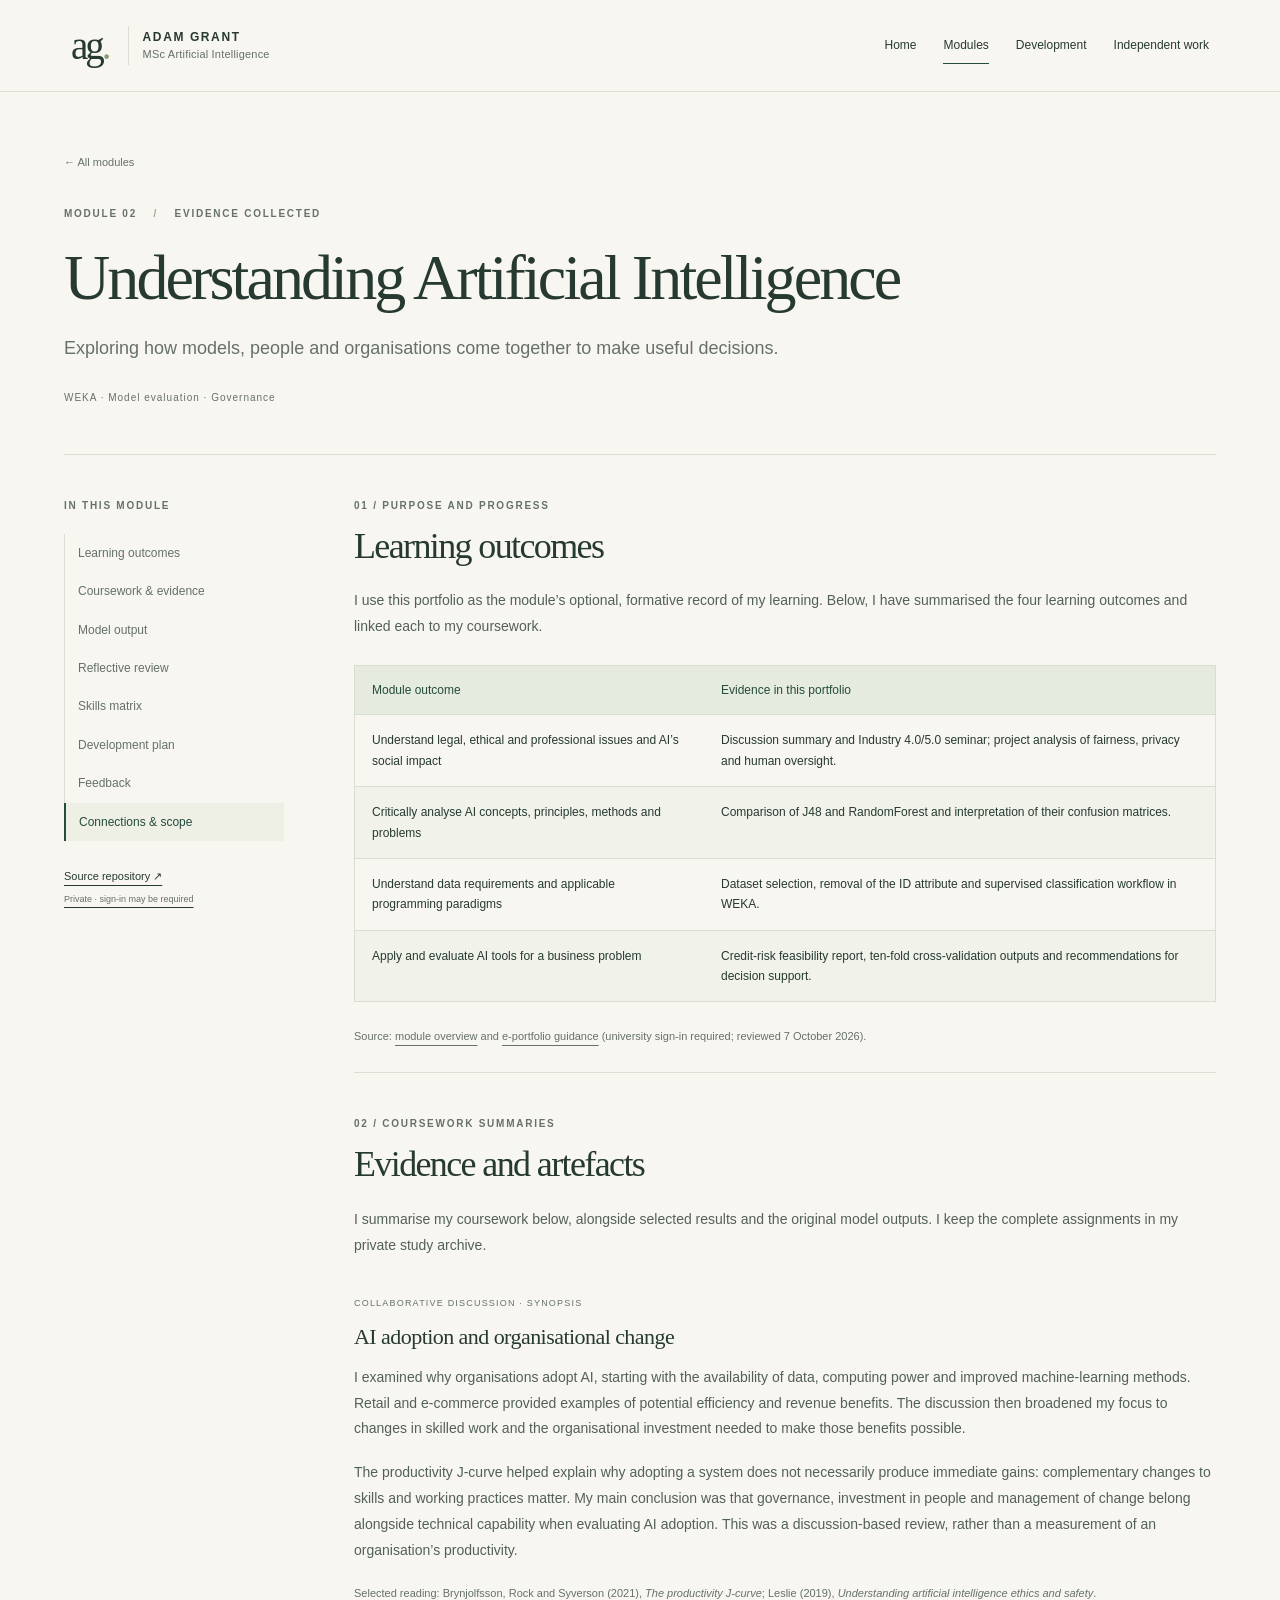
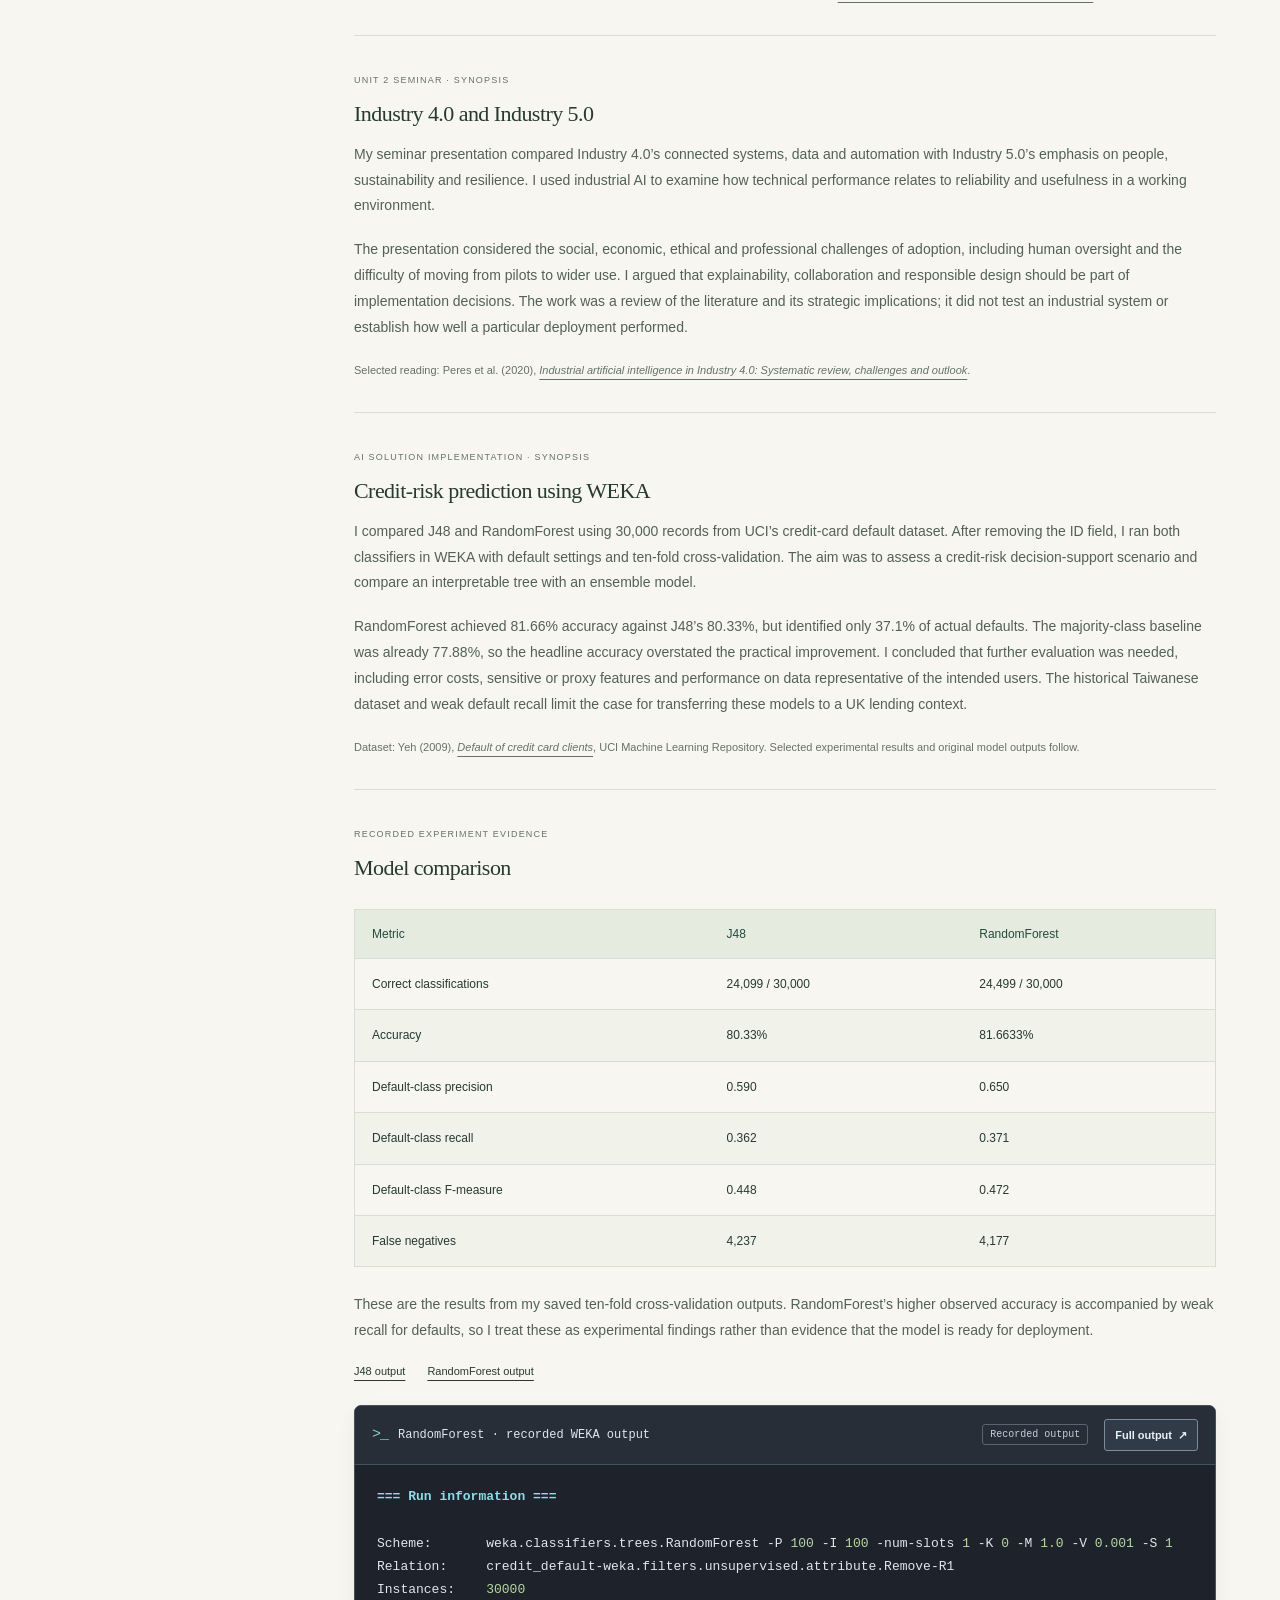
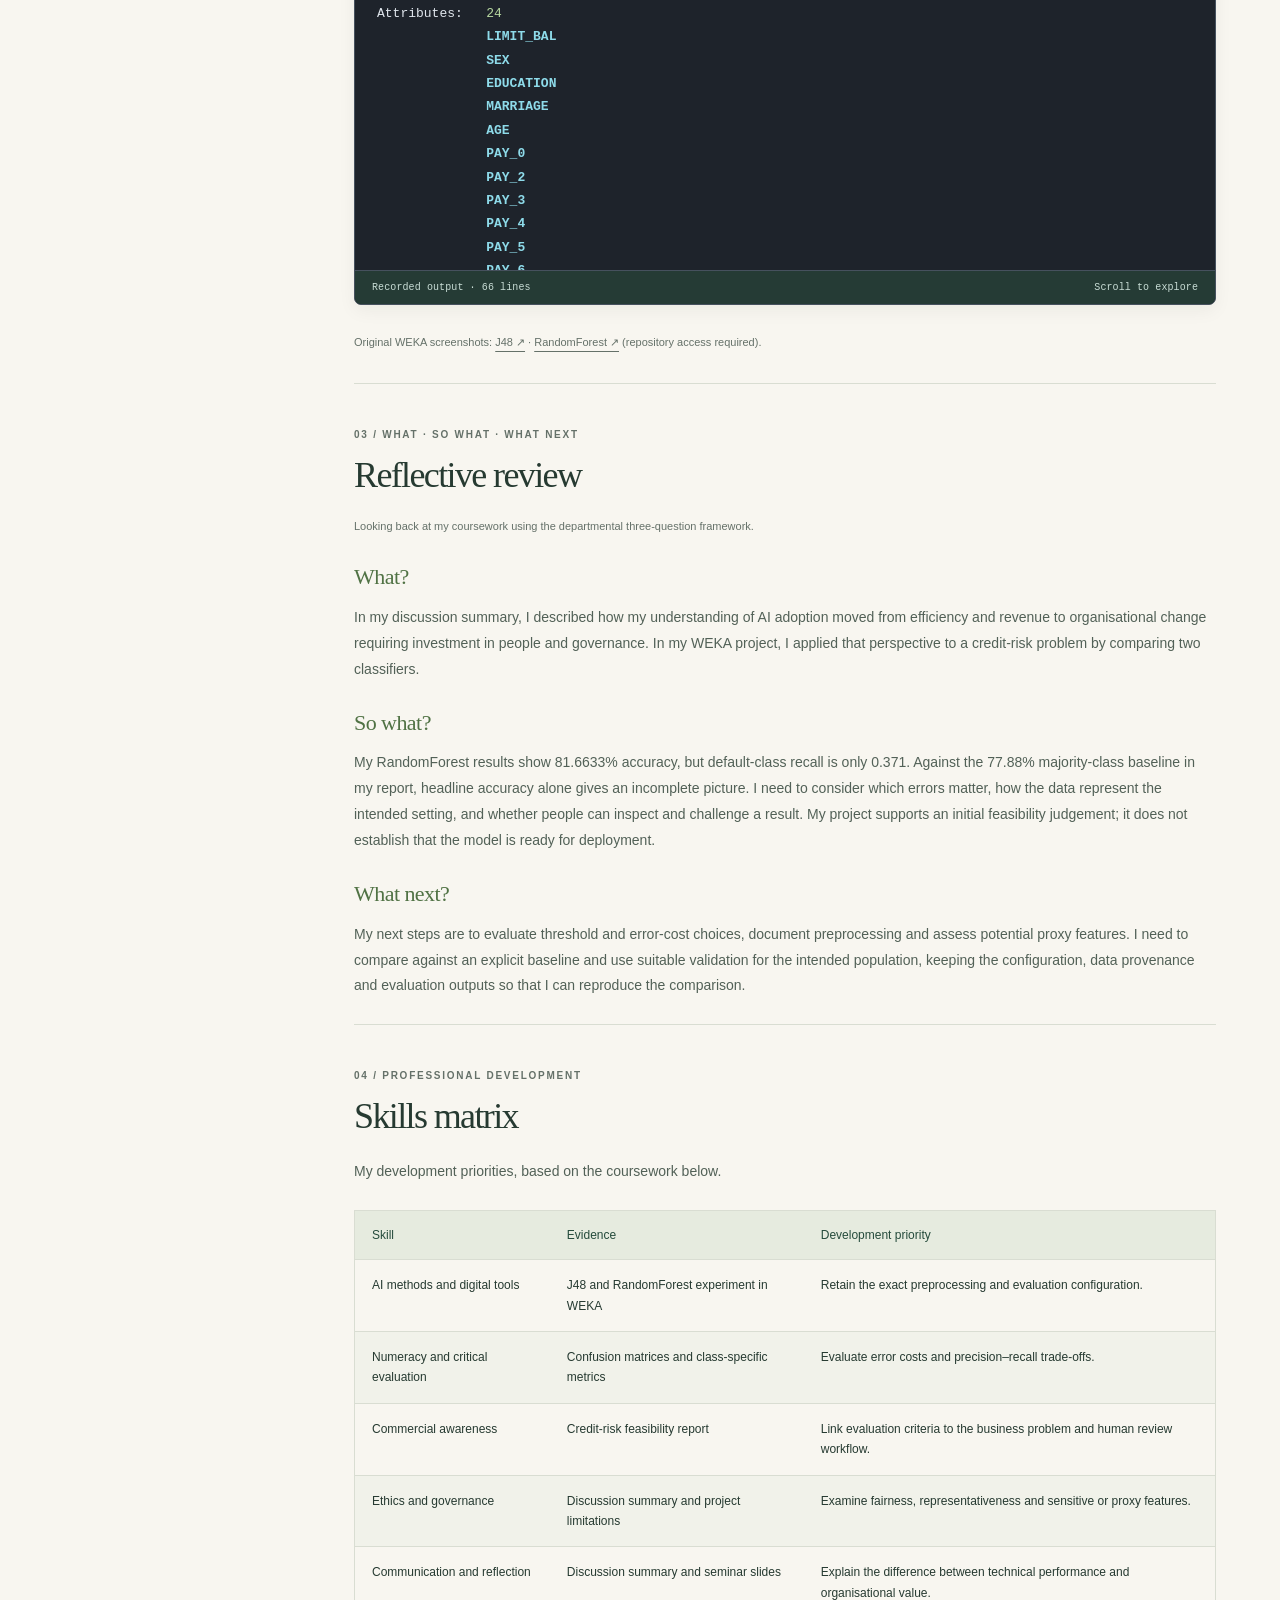
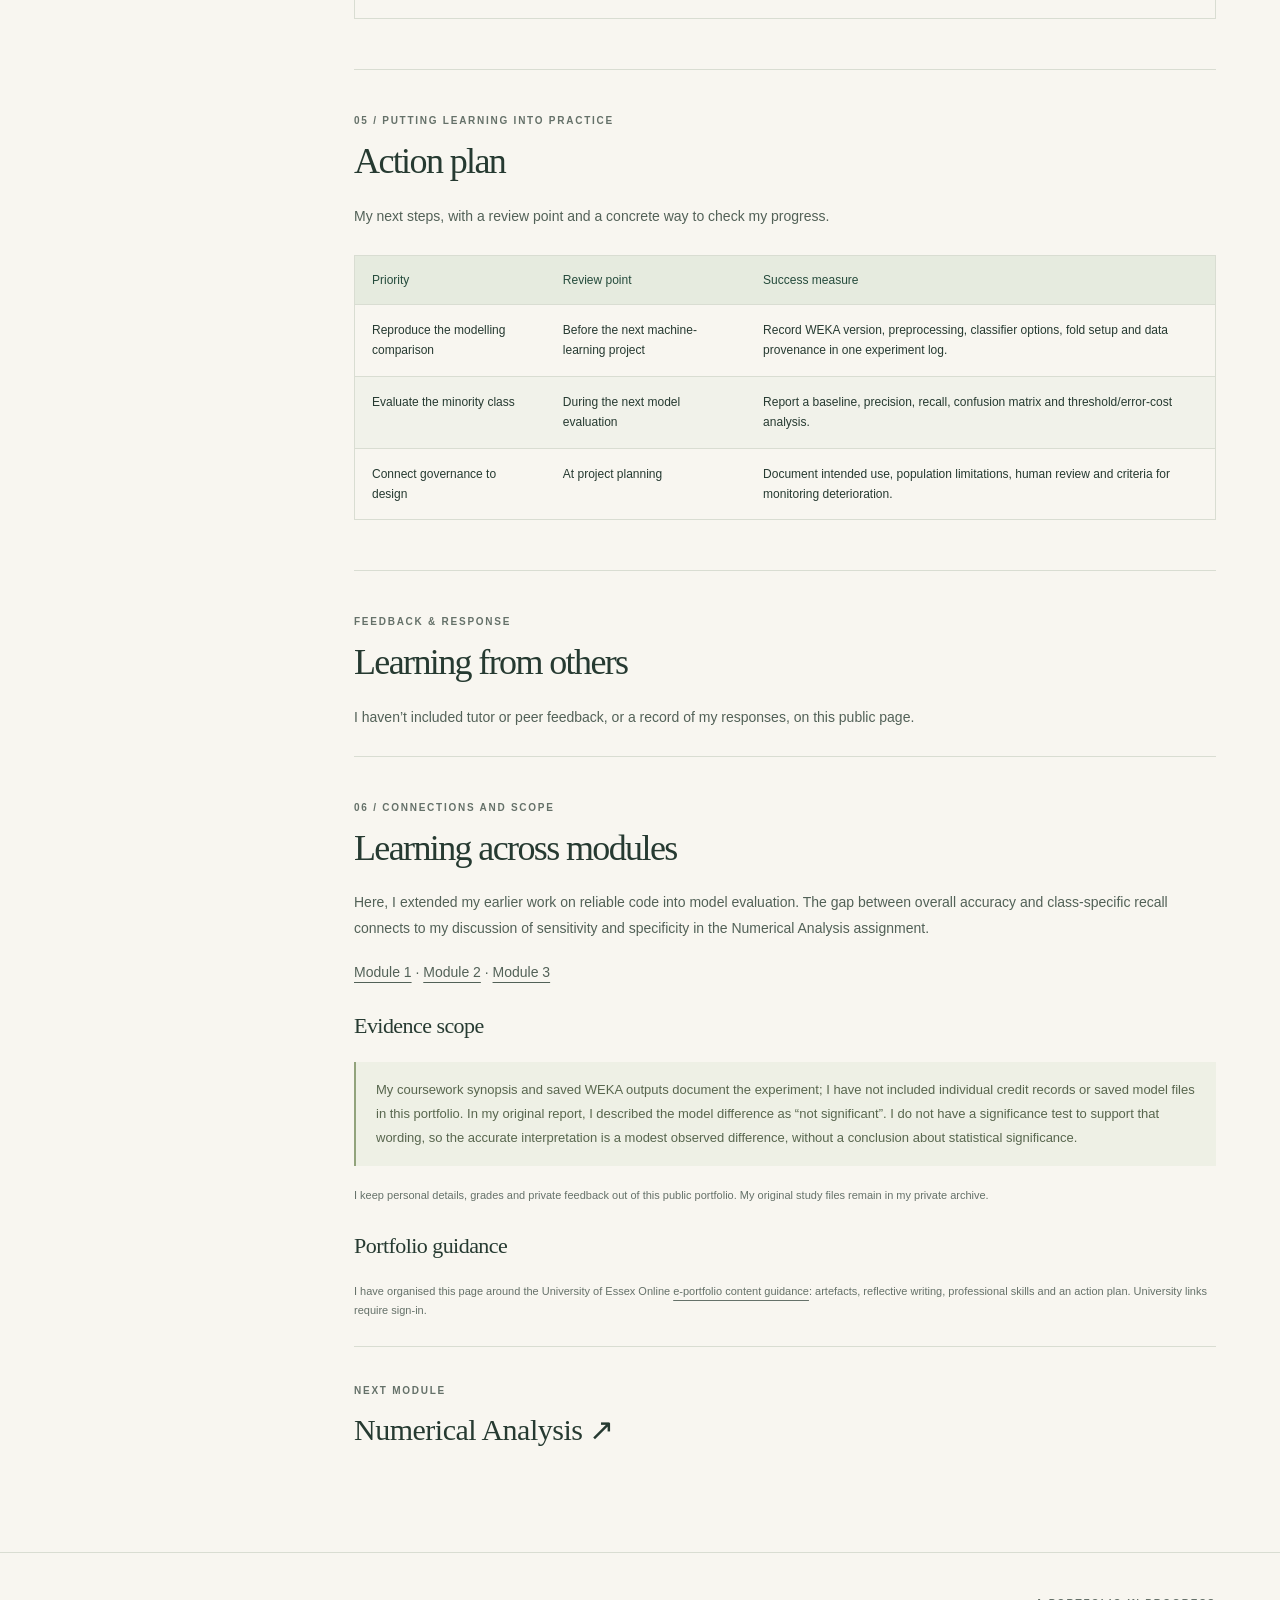
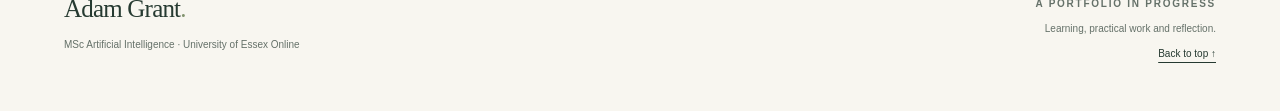
==== module-ai.html @ a0f60ec9 "Publish portfolio" ====
<!doctype html><html lang="en-GB"><head><meta charset="utf-8"><meta name="viewport" content="width=device-width, initial-scale=1"><meta name="description" content="My MSc Artificial Intelligence learning portfolio: coursework, reflection and independent exploration."><title>Understanding Artificial Intelligence · Adam Grant</title><link rel="icon" href="favicon.svg" type="image/svg+xml"><link rel="stylesheet" href="style.css"><script defer src="site.js"></script><link rel="stylesheet" href="code-windows.css"></head><body id="top"><a class="skip" href="#main">Skip to content</a><header class="site-header"><a class="brand" href="index.html" aria-label="Adam Grant, home"><span class="monogram">ag<span>.</span></span><span>ADAM GRANT<small>MSc Artificial Intelligence</small></span></a><nav aria-label="Main navigation"><a  href="index.html">Home</a><a aria-current="page" href="index.html#modules">Modules</a><a  href="development.html">Development</a><a  href="projects.html">Independent work</a></nav></header><main id="main"><div class="module-hero"><a class="back-link" href="index.html#modules">← All modules</a><div class="eyebrow">Module 02 <span class="dot">/</span> Evidence collected</div><h1>Understanding Artificial Intelligence</h1><p class="lead">Exploring how models, people and organisations come together to make useful decisions.</p><div class="module-meta">WEKA · Model evaluation · Governance</div></div><div class="module-layout"><aside class="module-sidebar"><span class="eyebrow">In this module</span><nav aria-label="Module contents"><a href="#outcomes">Learning outcomes</a><a href="#evidence">Coursework & evidence</a><a href="#weka-output">Model output</a><a href="#reflection">Reflective review</a><a href="#skills">Skills matrix</a><a href="#plan">Development plan</a><a href="#feedback">Feedback</a><a href="#review">Connections & scope</a></nav><a class="source-link" href="https://github.com/adamgrant100/Understanding-Artificial-Intelligence---Module-2---MSc-Artificial-Intelligence">Source repository ↗<small>Private · sign-in may be required</small></a></aside><div class="module-content"><section id="outcomes" class="module-section"><div class="eyebrow">01 / Purpose and progress</div><h2>Learning outcomes</h2><p class="intro">I use this portfolio as the module’s optional, formative record of my learning. Below, I have summarised the four learning outcomes and linked each to my coursework.</p><div class="table-wrap"><table><thead><tr><th scope="col">Module outcome</th><th scope="col">Evidence in this portfolio</th></tr></thead><tbody><tr><td>Understand legal, ethical and professional issues and AI’s social impact</td><td>Discussion summary and Industry 4.0/5.0 seminar; project analysis of fairness, privacy and human oversight.</td></tr><tr><td>Critically analyse AI concepts, principles, methods and problems</td><td>Comparison of J48 and RandomForest and interpretation of their confusion matrices.</td></tr><tr><td>Understand data requirements and applicable programming paradigms</td><td>Dataset selection, removal of the ID attribute and supervised classification workflow in WEKA.</td></tr><tr><td>Apply and evaluate AI tools for a business problem</td><td>Credit-risk feasibility report, ten-fold cross-validation outputs and recommendations for decision support.</td></tr></tbody></table></div><p class="small">Source: <a href="https://www.my-course.co.uk/course/view.php?id=14552&section=0">module overview</a> and <a href="https://www.my-course.co.uk/course/view.php?id=14552&section=5">e-portfolio guidance</a> (university sign-in required; reviewed 7 October 2026).</p></section><section id="evidence" class="module-section"><div class="eyebrow">02 / Coursework summaries</div><h2>Evidence and artefacts</h2><p class="intro">I summarise my coursework below, alongside selected results and the original model outputs. I keep the complete assignments in my private study archive.</p><article class="artifact"><span class="tag">Collaborative discussion · Synopsis</span><h3>AI adoption and organisational change</h3><p>I examined why organisations adopt AI, starting with the availability of data, computing power and improved machine-learning methods. Retail and e-commerce provided examples of potential efficiency and revenue benefits. The discussion then broadened my focus to changes in skilled work and the organisational investment needed to make those benefits possible.</p><p>The productivity J-curve helped explain why adopting a system does not necessarily produce immediate gains: complementary changes to skills and working practices matter. My main conclusion was that governance, investment in people and management of change belong alongside technical capability when evaluating AI adoption. This was a discussion-based review, rather than a measurement of an organisation’s productivity.</p><p class="small">Selected reading: Brynjolfsson, Rock and Syverson (2021), <cite>The productivity J-curve</cite>; Leslie (2019), <a href="https://www.turing.ac.uk/research/publications/understanding-artificial-intelligence-ethics-and-safety"><cite>Understanding artificial intelligence ethics and safety</cite></a>.</p></article><article class="artifact"><span class="tag">Unit 2 seminar · Synopsis</span><h3>Industry 4.0 and Industry 5.0</h3><p>My seminar presentation compared Industry 4.0’s connected systems, data and automation with Industry 5.0’s emphasis on people, sustainability and resilience. I used industrial AI to examine how technical performance relates to reliability and usefulness in a working environment.</p><p>The presentation considered the social, economic, ethical and professional challenges of adoption, including human oversight and the difficulty of moving from pilots to wider use. I argued that explainability, collaboration and responsible design should be part of implementation decisions. The work was a review of the literature and its strategic implications; it did not test an industrial system or establish how well a particular deployment performed.</p><p class="small">Selected reading: Peres et al. (2020), <a href="https://doi.org/10.1109/ACCESS.2020.3042874"><cite>Industrial artificial intelligence in Industry 4.0: Systematic review, challenges and outlook</cite></a>.</p></article><article class="artifact"><span class="tag">AI solution implementation · Synopsis</span><h3>Credit-risk prediction using WEKA</h3><p>I compared J48 and RandomForest using 30,000 records from UCI’s credit-card default dataset. After removing the ID field, I ran both classifiers in WEKA with default settings and ten-fold cross-validation. The aim was to assess a credit-risk decision-support scenario and compare an interpretable tree with an ensemble model.</p><p>RandomForest achieved 81.66% accuracy against J48’s 80.33%, but identified only 37.1% of actual defaults. The majority-class baseline was already 77.88%, so the headline accuracy overstated the practical improvement. I concluded that further evaluation was needed, including error costs, sensitive or proxy features and performance on data representative of the intended users. The historical Taiwanese dataset and weak default recall limit the case for transferring these models to a UK lending context.</p><p class="small">Dataset: Yeh (2009), <a href="https://doi.org/10.24432/C55S3H"><cite>Default of credit card clients</cite></a>, UCI Machine Learning Repository. Selected experimental results and original model outputs follow.</p></article><article class="artifact"><span class="tag">Recorded experiment evidence</span><h3>Model comparison</h3><div class="table-wrap"><table><thead><tr><th scope="col">Metric</th><th scope="col">J48</th><th scope="col">RandomForest</th></tr></thead><tbody><tr><td>Correct classifications</td><td>24,099 / 30,000</td><td>24,499 / 30,000</td></tr><tr><td>Accuracy</td><td>80.33%</td><td>81.6633%</td></tr><tr><td>Default-class precision</td><td>0.590</td><td>0.650</td></tr><tr><td>Default-class recall</td><td>0.362</td><td>0.371</td></tr><tr><td>Default-class F-measure</td><td>0.448</td><td>0.472</td></tr><tr><td>False negatives</td><td>4,237</td><td>4,177</td></tr></tbody></table></div><p>These are the results from my saved ten-fold cross-validation outputs. RandomForest’s higher observed accuracy is accompanied by weak recall for defaults, so I treat these as experimental findings rather than evidence that the model is ready for deployment.</p><div class="links"><a href="evidence-ai-j48-results.txt">J48 output</a><a href="evidence-ai-randomforest-results.txt">RandomForest output</a></div><figure class="code-window" id="weka-output" data-code-file="evidence-ai-randomforest-results.txt"><figcaption class="code-toolbar"><span class="code-file"><span class="code-file-icon" aria-hidden="true">>_</span>RandomForest · recorded WEKA output</span><span class="code-language">Recorded output</span><a class="code-full-source" href="https://github.com/adamgrant100/ai-portfolio/blob/main/evidence-ai-randomforest-results.txt">Full output <span aria-hidden="true">↗</span></a></figcaption><pre class="code-viewport" tabindex="0" role="region" aria-label="Scrollable Recorded output: RandomForest · recorded WEKA output"><code class="language-text"><span class="gh">=== Run information ===
</span>
Scheme:       weka.classifiers.trees.RandomForest -P <span class="m">100</span> -I <span class="m">100</span> -num-slots <span class="m">1</span> -K <span class="m">0</span> -M <span class="m">1.0</span> -V <span class="m">0.001</span> -S <span class="m">1</span>
Relation:     credit_default-weka.filters.unsupervised.attribute.Remove-R1
Instances:    <span class="m">30000</span>
Attributes:   <span class="m">24</span>
<span class="gh">              LIMIT_BAL
</span><span class="gh">              SEX
</span><span class="gh">              EDUCATION
</span><span class="gh">              MARRIAGE
</span><span class="gh">              AGE
</span><span class="gh">              PAY_0
</span><span class="gh">              PAY_2
</span><span class="gh">              PAY_3
</span><span class="gh">              PAY_4
</span><span class="gh">              PAY_5
</span><span class="gh">              PAY_6
</span><span class="gh">              BILL_AMT1
</span><span class="gh">              BILL_AMT2
</span><span class="gh">              BILL_AMT3
</span><span class="gh">              BILL_AMT4
</span><span class="gh">              BILL_AMT5
</span><span class="gh">              BILL_AMT6
</span><span class="gh">              PAY_AMT1
</span><span class="gh">              PAY_AMT2
</span><span class="gh">              PAY_AMT3
</span><span class="gh">              PAY_AMT4
</span><span class="gh">              PAY_AMT5
</span><span class="gh">              PAY_AMT6
</span>              default_payment_next_month
Test mode:    <span class="m">10</span>-fold cross-validation

<span class="gh">=== Classifier model (full training set) ===
</span>
RandomForest

Bagging with <span class="m">100</span> iterations and base learner

weka.classifiers.trees.RandomTree -K <span class="m">0</span> -M <span class="m">1.0</span> -V <span class="m">0.001</span> -S <span class="m">1</span> -do-not-check-capabilities

Time taken to build model: <span class="m">21.31</span> seconds

<span class="gh">=== Stratified cross-validation ===
</span><span class="gh">=== Summary ===
</span>
Correctly Classified Instances       <span class="m">24499</span>               <span class="m">81.6633</span> %
Incorrectly Classified Instances      <span class="m">5501</span>               <span class="m">18.3367</span> %
Kappa statistic                          <span class="m">0.371</span> 
Mean absolute error                      <span class="m">0.2713</span>
Root mean squared error                  <span class="m">0.3711</span>
Relative absolute error                 <span class="m">78.7424</span> %
Root relative squared error             <span class="m">89.4127</span> %
Total Number of Instances            <span class="m">30000</span>     

<span class="gh">=== Detailed Accuracy By Class ===
</span>
                 TP Rate  FP Rate  Precision  Recall   F-Measure  MCC      ROC Area  PRC Area  Class
                 <span class="m">0.943</span>    <span class="m">0.629</span>    <span class="m">0.841</span>      <span class="m">0.943</span>    <span class="m">0.889</span>      <span class="m">0.392</span>    <span class="m">0.766</span>     <span class="m">0.902</span>     <span class="m">0</span>
                 <span class="m">0.371</span>    <span class="m">0.057</span>    <span class="m">0.650</span>      <span class="m">0.371</span>    <span class="m">0.472</span>      <span class="m">0.392</span>    <span class="m">0.766</span>     <span class="m">0.537</span>     <span class="m">1</span>
Weighted Avg.    <span class="m">0.817</span>    <span class="m">0.503</span>    <span class="m">0.799</span>      <span class="m">0.817</span>    <span class="m">0.797</span>      <span class="m">0.392</span>    <span class="m">0.766</span>     <span class="m">0.822</span>     

<span class="gh">=== Confusion Matrix ===
</span>
     a     b   &lt;-- classified as
 <span class="m">22040</span>  <span class="m">1324</span> |     a = <span class="m">0</span>
  <span class="m">4177</span>  <span class="m">2459</span> |     b = <span class="m">1</span></code></pre><div class="code-status"><span>Recorded output · 66 lines</span><span>Scroll to explore</span></div></figure><p class="small">Original WEKA screenshots: <a href="https://github.com/adamgrant100/Understanding-Artificial-Intelligence---Module-2---MSc-Artificial-Intelligence/blob/main/j48-results.png">J48 ↗</a> · <a href="https://github.com/adamgrant100/Understanding-Artificial-Intelligence---Module-2---MSc-Artificial-Intelligence/blob/main/randomforest-results.png">RandomForest ↗</a> (repository access required).</p></article></section><section id="reflection" class="module-section"><div class="eyebrow">03 / What · So what · What next</div><h2>Reflective review</h2><div class="reflection"><p class="small">Looking back at my coursework using the departmental three-question framework.</p><h3>What?</h3><p>In my discussion summary, I described how my understanding of AI adoption moved from efficiency and revenue to organisational change requiring investment in people and governance. In my WEKA project, I applied that perspective to a credit-risk problem by comparing two classifiers.</p><h3>So what?</h3><p>My RandomForest results show 81.6633% accuracy, but default-class recall is only 0.371. Against the 77.88% majority-class baseline in my report, headline accuracy alone gives an incomplete picture. I need to consider which errors matter, how the data represent the intended setting, and whether people can inspect and challenge a result. My project supports an initial feasibility judgement; it does not establish that the model is ready for deployment.</p><h3>What next?</h3><p>My next steps are to evaluate threshold and error-cost choices, document preprocessing and assess potential proxy features. I need to compare against an explicit baseline and use suitable validation for the intended population, keeping the configuration, data provenance and evaluation outputs so that I can reproduce the comparison.</p></div></section><section id="skills" class="module-section"><div class="eyebrow">04 / Professional development</div><h2>Skills matrix</h2><p class="intro">My development priorities, based on the coursework below.</p><div class="table-wrap"><table><thead><tr><th scope="col">Skill</th><th scope="col">Evidence</th><th scope="col">Development priority</th></tr></thead><tbody><tr><td>AI methods and digital tools</td><td>J48 and RandomForest experiment in WEKA</td><td>Retain the exact preprocessing and evaluation configuration.</td></tr><tr><td>Numeracy and critical evaluation</td><td>Confusion matrices and class-specific metrics</td><td>Evaluate error costs and precision–recall trade-offs.</td></tr><tr><td>Commercial awareness</td><td>Credit-risk feasibility report</td><td>Link evaluation criteria to the business problem and human review workflow.</td></tr><tr><td>Ethics and governance</td><td>Discussion summary and project limitations</td><td>Examine fairness, representativeness and sensitive or proxy features.</td></tr><tr><td>Communication and reflection</td><td>Discussion summary and seminar slides</td><td>Explain the difference between technical performance and organisational value.</td></tr></tbody></table></div></section><section id="plan" class="module-section"><div class="eyebrow">05 / Putting learning into practice</div><h2>Action plan</h2><p class="intro">My next steps, with a review point and a concrete way to check my progress.</p><div class="table-wrap"><table><thead><tr><th scope="col">Priority</th><th scope="col">Review point</th><th scope="col">Success measure</th></tr></thead><tbody><tr><td>Reproduce the modelling comparison</td><td>Before the next machine-learning project</td><td>Record WEKA version, preprocessing, classifier options, fold setup and data provenance in one experiment log.</td></tr><tr><td>Evaluate the minority class</td><td>During the next model evaluation</td><td>Report a baseline, precision, recall, confusion matrix and threshold/error-cost analysis.</td></tr><tr><td>Connect governance to design</td><td>At project planning</td><td>Document intended use, population limitations, human review and criteria for monitoring deterioration.</td></tr></tbody></table></div></section><section id="feedback" class="module-section"><div class="eyebrow">Feedback & response</div><h2>Learning from others</h2><p>I haven’t included tutor or peer feedback, or a record of my responses, on this public page.</p></section><section id="review" class="module-section"><div class="eyebrow">06 / Connections and scope</div><h2>Learning across modules</h2><p class="learning-loop">Here, I extended my earlier work on reliable code into model evaluation. The gap between overall accuracy and class-specific recall connects to my discussion of sensitivity and specificity in the Numerical Analysis assignment.</p><p><a href="module-computing.html">Module 1</a> · <a href="module-ai.html">Module 2</a> · <a href="module-numerical.html">Module 3</a></p><h3>Evidence scope</h3><p class="note">My coursework synopsis and saved WEKA outputs document the experiment; I have not included individual credit records or saved model files in this portfolio. In my original report, I described the model difference as “not significant”. I do not have a significance test to support that wording, so the accurate interpretation is a modest observed difference, without a conclusion about statistical significance.</p><p class="small">I keep personal details, grades and private feedback out of this public portfolio. My original study files remain in my private archive.</p><h3>Portfolio guidance</h3><p class="small">I have organised this page around the University of Essex Online <a href="https://www.my-course.co.uk/mod/book/view.php?id=397323&chapterid=4270">e-portfolio content guidance</a>: artefacts, reflective writing, professional skills and an action plan. University links require sign-in.</p></section><a class="next-module" href="module-numerical.html"><span class="eyebrow">Next module</span><span>Numerical Analysis ↗</span></a></div></div></main><footer class="site-footer"><div><a class="footer-name" href="index.html">Adam Grant<span>.</span></a><p>MSc Artificial Intelligence · University of Essex Online</p></div><div><span class="eyebrow">A portfolio in progress</span><p>Learning, practical work and reflection.</p><a href="#top">Back to top ↑</a></div></footer></body></html>
---- style.css ----
:root{--paper:#f8f6f0;--ink:#263a31;--green:#254b3c;--muted:#657169;--line:#d9ddd2;--soft:#eceee4;--accent:#a8b68d;--serif:Georgia,'Times New Roman',serif;--sans:-apple-system,BlinkMacSystemFont,'Segoe UI',sans-serif}*{box-sizing:border-box}html{scroll-behavior:smooth;scroll-padding-top:35px}body{margin:0;background:var(--paper);color:var(--ink);font-family:var(--sans);font-size:16px;line-height:1.7;-webkit-font-smoothing:antialiased}a{color:inherit;text-decoration-thickness:1px;text-underline-offset:5px}a:hover{color:#587544}a:focus-visible,summary:focus-visible,button:focus-visible{outline:2px solid var(--green);outline-offset:6px}h1,h2,h3,p{margin:0}h1,h2{font-family:var(--serif);font-weight:400;letter-spacing:-.045em;line-height:1.1}h1{font-size:clamp(44px,5.4vw,78px)}h2{font-size:clamp(32px,3.1vw,46px)}h3{font-weight:500;font-size:22px;line-height:1.4;letter-spacing:-.025em}em{font-weight:400;color:#5f775b}p+p{margin-top:18px}svg{display:block;max-width:100%}.site-header{max-width:1440px;margin:auto;padding:26px 5.55%;display:flex;align-items:center;gap:34px;border-bottom:1px solid var(--line)}.brand{display:flex;align-items:center;gap:14px;text-decoration:none;font-size:12px;letter-spacing:1.6px;font-weight:650;line-height:1.55;flex-shrink:0}.brand small{font-size:11px;display:block;color:var(--muted);font-weight:400;letter-spacing:.2px}.monogram{font-family:var(--serif);font-size:39px;letter-spacing:-3px;font-weight:400;line-height:1;border-right:1px solid var(--line);padding-right:19px}.monogram span{color:#8a9c70}.site-header nav{margin-left:auto;display:flex;gap:27px;align-items:center;font-size:12px}.site-header nav a{text-decoration:none;position:relative;padding:8px 0;white-space:nowrap}.site-header nav a[aria-current]:after{content:'';position:absolute;bottom:0;left:0;right:0;height:1px;background:var(--green)}.preview-label{font-size:9px;letter-spacing:1.2px;border:1px solid #c8d0bd;border-radius:3px;padding:5px 8px;color:var(--muted);white-space:nowrap}.skip{position:absolute;left:-9999px}.skip:focus{left:20px;top:15px;background:white;padding:10px;z-index:20}.eyebrow{font-size:10px;letter-spacing:1.75px;text-transform:uppercase;font-weight:600;line-height:1.8;color:var(--muted)}.home-hero{max-width:1280px;margin:auto;padding:75px 5% 65px;display:grid;grid-template-columns:1.65fr 1fr;gap:60px;align-items:center}.hero-copy .eyebrow{display:flex;gap:10px;align-items:center;margin-bottom:25px}.tiny-mark{display:inline-block;width:6px;height:6px;border-radius:50%;background:#6e875b}.home-hero h1{font-size:clamp(46px,5.15vw,73px);margin-bottom:26px;line-height:1.07}.hero-intro{max-width:485px;font-size:16px;color:var(--muted);line-height:1.85}.hero-actions{display:flex;align-items:center;gap:25px;margin-top:32px}.button{background:var(--green);color:#fff!important;padding:12px 19px;display:inline-flex;align-items:center;justify-content:space-between;gap:28px;text-decoration:none;font-size:12px;transition:background .2s}.button:hover{background:#3d604b}.button span{font-size:20px;line-height:1}.text-link{font-size:12px;font-weight:500;display:inline-block}.hero-footnote{margin-top:43px;border-top:1px solid var(--line);padding-top:17px;font-size:10px;color:var(--muted);letter-spacing:.3px}.hero-footnote span{color:var(--green);padding-right:15px;font-size:11px}.hero-art{background:#e9ecdf;padding:22px 24px 18px;position:relative;border:1px solid #dce1d0;transform:rotate(1deg)}.art-top,.art-bottom{display:flex;align-items:center;justify-content:space-between}.art-top{font-size:8px;letter-spacing:1.5px;color:#536a51;border-bottom:1px solid #c9d2bd;padding-bottom:14px}.hero-art svg{width:100%;margin:10px 0}.art-bottom{border-top:1px solid #c9d2bd;padding-top:15px;color:#52654e;font-family:var(--serif);font-size:15px;line-height:1.35}.art-star{font-size:36px}.modules-section,.thread-section,.about-section{max-width:1152px;margin:auto}.modules-section{padding:55px 0 65px;border-top:1px solid var(--line)}.section-heading{display:flex;align-items:end;justify-content:space-between;gap:25px;margin-bottom:35px}.section-heading .eyebrow{margin-bottom:14px}.section-heading>p{font-size:12px;color:var(--muted);padding-bottom:3px}.module-list{border-top:1px solid var(--line)}.module-row{display:grid;grid-template-columns:47px 1fr 145px 24px;gap:15px;align-items:center;padding:27px 0;border-bottom:1px solid var(--line);text-decoration:none;transition:background .2s,padding .2s}.module-row:hover{background:#eef0e6;padding-left:14px;padding-right:14px;color:var(--ink)}.row-number{font-family:var(--serif);font-size:20px;color:#8b977e;align-self:start;margin-top:3px}.module-row h3{font-size:25px;font-family:var(--serif);font-weight:400;margin-bottom:5px}.module-row p{color:var(--muted);font-size:12px;max-width:580px;line-height:1.7}.row-topics{font-size:9px;letter-spacing:.7px;color:#76816e;display:block;margin-top:10px}.status{font-size:9px;letter-spacing:.6px;border:1px solid #cfd6c7;padding:4px 9px;border-radius:20px;color:#5a6e55;justify-self:start;white-space:nowrap;display:inline-block;line-height:1.7}.status.current{background:#e7ecdf;border-color:#bdcbaa}.row-arrow{font-size:26px;font-weight:300;color:#738166}.thread-section{padding:40px 0 75px}.thread-grid{display:grid;grid-template-columns:1fr 1fr;gap:80px;margin:20px 0 40px}.thread-grid>div>p{font-size:14px;color:var(--muted);max-width:495px}.thread-grid>div>p.large-copy{font-family:var(--serif);font-size:25px;color:var(--ink);line-height:1.4}.thread-grid .text-link{margin-top:18px}.insight-grid{display:grid;grid-template-columns:repeat(3,1fr);gap:30px}.insight-grid>a{padding:25px 0 15px;border-top:1px solid #9eae96;text-decoration:none;display:flex;flex-direction:column}.insight-grid h3{font-family:var(--serif);font-size:25px;margin:18px 0 13px;font-weight:400}.insight-grid p{font-size:12px;line-height:1.8;color:var(--muted);max-width:290px;margin-bottom:24px}.small-link{font-size:11px;margin-top:auto}.independent-feature{max-width:1280px;margin:0 auto;background:var(--green);color:var(--paper);padding:62px 64px;display:grid;grid-template-columns:1.3fr 1fr;gap:90px;align-items:center}.independent-feature .eyebrow{color:#c0cdb8;font-size:9px}.light-status{font-size:8px;border:1px solid #70846e;padding:3px 8px;margin-left:12px;letter-spacing:1px;border-radius:15px}.independent-feature h2{font-size:48px;margin:22px 0}.independent-feature em{color:#c0cda6}.independent-feature p:not(.eyebrow){max-width:440px;font-size:13px;color:#cdd6c9}.button.light{background:#ecefdf;color:var(--green)!important;margin-top:27px}.button.light:hover{background:white}.board-wrap{max-width:320px;justify-self:end;width:100%;transform:rotate(-3deg)}.agent-board{display:grid;grid-template-columns:repeat(6,1fr);background:#2d5142;border:1px solid #6d806a;padding:15px;gap:3px;box-shadow:12px 12px 0 #183c2d}.agent-board span{aspect-ratio:1;border:1px solid #5c755e;display:flex;align-items:center;justify-content:center;font-size:22px;color:#c7d2a8}.agent-board .obstacle{background:#71876a;border-color:#71876a}.agent-board .route{background:#c4cfa4;color:#264b3b;border-color:#c4cfa4}.agent-board .goal{color:#f4efdf;background:#476747}.board-wrap p{font-size:8px!important;letter-spacing:1px;text-align:center;margin-top:26px}.about-section{padding:85px 0;display:grid;grid-template-columns:1fr 1fr;gap:80px}.about-section .eyebrow{margin-bottom:18px}.about-section h2{font-size:37px}.about-section>div>p:not(.eyebrow){font-size:14px;color:var(--muted)}.about-section .text-link{margin-top:22px}.site-footer{max-width:1280px;border-top:1px solid var(--line);padding:35px 5% 45px;margin:auto;display:flex;justify-content:space-between;gap:40px}.footer-name{font-family:var(--serif);font-size:25px;letter-spacing:-.8px;text-decoration:none}.footer-name span{color:#82936e}.site-footer p{font-size:10px;color:var(--muted);margin-top:5px}.site-footer>div:last-child{text-align:right}.site-footer a:not(.footer-name){font-size:10px;display:inline-block;margin-top:8px}.page-hero,.module-hero{max-width:1152px;margin:auto;padding:55px 0 48px;border-bottom:1px solid var(--line)}.back-link{display:inline-block;font-size:11px;margin-bottom:33px;text-decoration:none;color:var(--muted)}.module-hero h1{font-size:clamp(40px,5vw,66px);max-width:920px;margin:20px 0}.lead{font-size:18px;color:var(--muted);max-width:750px;line-height:1.75}.module-meta{font-size:10px;letter-spacing:1px;color:var(--muted);margin-top:24px}.dot{padding:0 12px;color:#9ca590}.module-layout{max-width:1152px;margin:0 auto;display:grid;grid-template-columns:220px minmax(0,1fr);gap:70px;padding-bottom:70px}.module-sidebar{position:sticky;top:32px;align-self:start;padding-top:35px}.module-sidebar nav{display:flex;flex-direction:column;margin:17px 0 26px}.module-sidebar nav a{font-size:12px;padding:9px 0 9px 13px;border-left:1px solid var(--line);text-decoration:none;color:var(--muted)}.module-sidebar nav a.active,.module-sidebar nav a:hover{border-left:2px solid var(--green);color:var(--green);background:#eef0e6}.source-link{font-size:11px;display:block}.source-link small{display:block;font-size:9px;color:var(--muted);margin-top:6px;text-decoration:none}.module-section{padding:42px 0 25px;border-bottom:1px solid var(--line);scroll-margin-top:25px}.module-section>.eyebrow{margin-bottom:12px}.module-section h2{font-size:36px;margin-bottom:22px}.module-section p{font-size:14px;color:#526157;line-height:1.85}.module-section h3{font-size:22px;font-family:var(--serif);font-weight:400;margin:25px 0 12px}.module-section .small,.small{font-size:11px;color:var(--muted);line-height:1.8;margin-top:20px}.table-wrap{width:100%;overflow-x:auto;margin:25px 0;border:1px solid var(--line)}table{border-collapse:collapse;width:100%;font-size:12px;line-height:1.7;text-align:left;min-width:520px}th{font-weight:500;background:#e6ebdf;color:var(--green);padding:14px 17px}td{padding:15px 17px;border-top:1px solid var(--line);vertical-align:top}tbody tr:nth-child(even){background:#f1f2ea}td:first-child{font-weight:500}details{margin-top:20px;border:1px solid var(--line);background:#fbfaf6}summary{padding:14px 18px;cursor:pointer;font-size:12px;font-weight:500;color:var(--green)}details[open]>summary{border-bottom:1px solid var(--line)}.document{font-size:13px;white-space:pre-wrap;overflow-wrap:anywhere;line-height:1.9;padding:22px;max-height:650px;overflow-y:auto}.document p{font-size:13px}.artifact{padding:28px 0 31px;border-bottom:1px solid var(--line)}.artifact:last-child{border-bottom:0;padding-bottom:5px}.artifact h3{margin-top:8px}.tag{font-size:9px;letter-spacing:1.2px;color:var(--muted);text-transform:uppercase}.links{display:flex;flex-wrap:wrap;gap:12px 22px;margin:18px 0;font-size:11px}.links a{display:inline-block}pre{margin:0;padding:23px;background:#eff1e9;font:12px/1.8 ui-monospace,SFMono-Regular,Menlo,monospace;color:#294b39;overflow:auto;max-height:600px;tab-size:2}.reflection h3{color:#507244}.note,.quiet-note{padding:16px 20px;border-left:2px solid #92a37c;background:#eef0e5;font-size:13px!important;color:#58664e!important;margin:20px 0}.next-module{display:flex;flex-direction:column;gap:12px;padding:35px 0;text-decoration:none}.next-module>span:last-child{font:30px var(--serif);letter-spacing:-.5px}.outcome-list{margin-top:25px}.outcome-list article{display:flex;gap:25px;padding:24px 0;border-top:1px solid var(--line)}.outcome-number{font:20px var(--serif);color:#819571;white-space:nowrap}.outcome-list h3{margin:0 0 10px}.pending-text{font-size:10px;color:#7c866f;display:inline-block;margin-top:12px}.planned-item{padding:25px 0;border-top:1px solid var(--line);margin-top:20px}.planned-item h3{margin-top:12px}.skill-tags{display:flex;gap:10px;flex-wrap:wrap;margin-top:25px}.skill-tags span{font-size:11px;border:1px solid var(--line);padding:8px 12px;background:#f1f2e9}.page-hero{padding-top:75px;padding-bottom:48px}.page-hero h1{margin:20px 0 25px}.page-hero .status{margin-left:12px;text-transform:none;letter-spacing:.5px}.development-intro{max-width:1152px;margin:40px auto;display:grid;grid-template-columns:220px 1fr;gap:70px}.development-intro p{font-size:16px;max-width:730px;color:var(--muted)}.development-sections{max-width:1152px;margin:0 auto 80px}.development-module{padding:40px 0;border-top:1px solid var(--line)}.development-module h2{font-size:34px}.development-module details{margin-top:12px}.development-module details>.intro{font-size:13px;padding:18px 20px 0;color:var(--muted)}.development-module .table-wrap{margin:15px 20px 20px;width:calc(100% - 40px)}.development-module>.eyebrow{margin-bottom:15px}.development-module>p:not(.eyebrow){margin:18px 0;color:var(--muted);font-size:14px}.project-layout{max-width:1152px;margin:45px auto 80px;display:grid;grid-template-columns:220px 1fr;gap:70px}.project-layout aside{align-self:start;position:sticky;top:30px}.project-layout dl{margin-top:25px;font-size:12px}.project-layout dt{color:var(--muted);font-size:10px;text-transform:uppercase;letter-spacing:1px;margin-top:20px}.project-layout dd{margin:5px 0 0}.project-layout section{padding-bottom:35px;margin-bottom:35px;border-bottom:1px solid var(--line)}.project-layout h2{font-size:36px;margin:14px 0 22px}.project-layout section p{font-size:14px;color:var(--muted)}.project-steps{padding-left:23px}.project-steps li{padding:10px 0 15px 10px}.project-steps li::marker{font:20px var(--serif);color:#829574}.project-steps h3{font-family:var(--serif);margin-bottom:10px}.evidence-checklist{list-style:none;padding:0}.evidence-checklist li{padding:12px 0;border-bottom:1px solid var(--line);font-size:13px;display:flex;gap:14px}.evidence-checklist li:before{content:'↗';color:#809374}.preview-label{cursor:default}
@media(min-width:1450px){.home-hero{padding-left:64px;padding-right:64px}.home-hero h1{font-size:76px}}
@media(max-width:1250px){.modules-section,.thread-section,.about-section,.module-hero,.module-layout,.page-hero,.development-intro,.development-sections,.project-layout{margin-left:6%;margin-right:6%}.site-header{padding-left:5%;padding-right:5%;gap:25px}.site-header nav{gap:20px}.home-hero{padding-left:6%;padding-right:6%;gap:35px}.independent-feature{margin-left:3%;margin-right:3%;padding:55px 5%;gap:60px}.module-layout,.project-layout{gap:45px;grid-template-columns:180px minmax(0,1fr)}}
@media(max-width:950px){.preview-label{display:none}.site-header nav{gap:18px;font-size:11px}.home-hero{gap:25px;grid-template-columns:1.45fr 1fr;padding-top:55px}.home-hero h1{font-size:49px}.hero-art{padding:16px}.hero-intro{font-size:14px}.hero-actions{gap:18px;flex-wrap:wrap}.hero-footnote{font-size:9px}.section-heading h2{font-size:34px}.section-heading>p{max-width:220px}.module-row{grid-template-columns:32px 1fr 125px 20px;gap:12px}.module-row h3{font-size:23px}.thread-grid,.about-section{gap:40px}.independent-feature h2{font-size:40px}.module-layout,.project-layout{gap:30px;grid-template-columns:155px minmax(0,1fr)}.module-sidebar nav a{font-size:11px}.module-section h2{font-size:31px}.module-section p{font-size:13px}.development-intro{grid-template-columns:155px 1fr;gap:30px}.page-hero h1{font-size:58px}}
@media(max-width:700px){.site-header{padding:20px 6% 12px;flex-wrap:wrap;gap:17px}.brand{font-size:11px}.monogram{font-size:35px}.site-header nav{width:100%;justify-content:space-between;margin:0;gap:10px;font-size:10px}.home-hero{display:block;padding-top:43px;padding-bottom:45px}.home-hero h1{font-size:clamp(40px,9.5vw,64px);line-height:1.1}.hero-copy .eyebrow{font-size:8px;letter-spacing:1.2px;gap:7px}.hero-intro{font-size:15px}.hero-actions{margin-top:26px;gap:22px}.hero-footnote{margin-top:30px}.hero-art{max-width:420px;margin:35px auto 0;padding:22px}.hero-art svg{max-height:260px}.art-top{font-size:8px}.modules-section{padding-top:32px;padding-bottom:40px}.section-heading{display:block;margin-bottom:25px}.section-heading h2{font-size:34px;max-width:330px}.section-heading>p{max-width:none;margin-top:15px}.section-heading>p br{display:none}.module-row{grid-template-columns:25px minmax(0,1fr) 18px;gap:12px;padding:23px 0}.module-row h3{font-size:24px;line-height:1.2}.module-row p{font-size:12px;margin-top:10px}.row-number{font-size:18px}.row-topics{font-size:8px}.module-row .status{grid-column:2;grid-row:auto;margin-top:0}.row-arrow{grid-column:3;grid-row:1}.thread-section{padding:25px 0 45px}.thread-grid{grid-template-columns:1fr;gap:25px;margin-bottom:30px}.thread-grid h2{font-size:37px}.thread-grid>div>p.large-copy{font-size:23px}.insight-grid{grid-template-columns:1fr;gap:15px}.insight-grid>a{padding:22px 0}.insight-grid h3{font-size:26px;margin-top:12px}.insight-grid h3 br{display:none}.insight-grid p{max-width:none;margin-bottom:17px}.independent-feature{grid-template-columns:1fr;padding:38px 7%;gap:35px;margin:0}.independent-feature h2{font-size:43px}.board-wrap{justify-self:center;max-width:270px}.about-section{grid-template-columns:1fr;padding:45px 0;gap:25px}.about-section h2{font-size:34px}.site-footer{padding:30px 6%;display:block}.site-footer>div:last-child{text-align:left;margin-top:25px}.module-hero,.page-hero{padding-top:32px;padding-bottom:30px}.module-hero h1,.page-hero h1{font-size:42px}.back-link{margin-bottom:25px}.lead{font-size:16px}.module-layout,.project-layout{display:block;padding-bottom:25px}.module-sidebar{position:static;padding-top:22px}.module-sidebar>nav{flex-direction:row;flex-wrap:wrap;gap:7px;margin-top:12px;margin-bottom:18px}.module-sidebar nav a{padding:6px 10px;border:1px solid var(--line);font-size:10px}.module-sidebar nav a.active{border:1px solid var(--green)}.source-link{display:none}.module-section{padding-top:30px}.module-section h2{font-size:31px}.module-section h3{font-size:22px}.module-section p{font-size:14px}.module-section .small{font-size:11px}.table-wrap{margin:20px 0}.document{padding:17px;font-size:12px;max-height:500px}.next-module>span:last-child{font-size:26px}.outcome-list article{gap:18px}.development-intro{display:block;margin-top:27px}.development-intro p{margin-top:12px;font-size:14px}.development-module h2{font-size:30px}.development-module{padding-top:30px}.development-module .text-link{margin-top:17px}.development-module .table-wrap{margin:15px 12px;width:calc(100% - 24px)}.development-module details>.intro{padding:12px 12px 0}.project-layout{margin-top:27px}.project-layout aside{position:static;padding-bottom:20px;margin-bottom:30px;border-bottom:1px solid var(--line)}.project-layout dl{display:grid;grid-template-columns:1fr 1fr;gap:10px 20px}.project-layout dt{margin:0;grid-column:1}.project-layout dd{margin:0;grid-column:2}.project-layout h2{font-size:31px}.project-layout section{padding-bottom:25px;margin-bottom:25px}.skill-tags span{font-size:10px}.light-status{margin-left:5px}}
@media(prefers-reduced-motion:reduce){html{scroll-behavior:auto}*{transition:none!important}}
@media print{.site-header,.module-sidebar,.hero-art,.preview-label,.site-footer,.hero-actions,.back-link{display:none}body{font-size:11pt;background:white;color:black}.module-layout,.project-layout,.home-hero{display:block;margin:0}.module-content{max-width:none}.module-section{break-inside:auto}.document,pre{max-height:none;overflow:visible}h1{font-size:35pt}h2{font-size:25pt}a{color:black}table{min-width:0}.independent-feature{background:white;color:black}.board-wrap{display:none}}

/* Prominent demo and source links on independent projects. */
.project-actions{display:flex;flex-wrap:wrap;gap:12px}.project-actions .button{flex:1 1 auto;min-height:48px;padding:12px 17px;gap:18px;border:1px solid var(--green);font-size:13px;font-weight:600}.project-actions .button-code{background:#edf0e5;color:var(--green)!important}.project-actions .button-code:hover{background:#dce5d3}.page-hero .project-actions{margin-top:28px;max-width:440px}
---- code-windows.css ----
/* Shared source-code windows: bounded on screen, complete when printed. */
.source-section{max-width:1152px;min-width:0;margin:0 auto 65px;padding-top:38px;border-top:1px solid var(--line)}
.source-section>.eyebrow,.source-heading>.eyebrow{margin-bottom:12px}
.source-section h2{font-size:36px;margin:12px 0 18px}
.source-section>p:not(.eyebrow),.source-heading>p:not(.eyebrow){max-width:850px;font-size:14px;color:var(--muted)}
.source-heading{margin-bottom:24px}
.code-window{--code-bg:#1e232b;--code-panel:#272e38;--code-border:#46515e;--code-text:#e0e6ed;--code-muted:#b4c0cb;display:block;width:100%;max-width:100%;min-width:0;margin:24px 0 28px;border:1px solid var(--code-border);border-radius:7px;background:var(--code-bg);color:var(--code-text);box-shadow:0 6px 18px #14251a0d;overflow:hidden;text-align:left}
.code-window .code-toolbar{display:flex;flex-wrap:wrap;align-items:center;gap:10px 16px;padding:13px 17px;border-bottom:1px solid var(--code-border);background:var(--code-panel);color:var(--code-text);font:12px/1.5 ui-monospace,SFMono-Regular,Menlo,Consolas,'Liberation Mono',monospace;letter-spacing:0}
.code-window .code-file{display:flex;align-items:center;gap:10px;flex:1 1 230px;min-width:0;overflow-wrap:anywhere}
.code-window .code-file-icon{flex:none;color:#7fd6c1;font-size:15px;letter-spacing:-1px}
.code-window .code-language{flex:none;border:1px solid #596573;border-radius:3px;padding:2px 7px;color:#c3d0dd;font-size:10px;white-space:nowrap}
.code-window .code-full-source{display:inline-flex;align-items:center;gap:6px;flex:none;min-height:32px;padding:4px 10px;border:1px solid #7b8c9d;border-radius:3px;color:#e7f0f8;background:#313b47;font:600 11px/1.5 var(--sans);text-decoration:none;white-space:nowrap;overflow-wrap:normal}
.code-window .code-full-source:hover{border-color:#9cdbd0;background:#3c4b56;color:#fff}
.code-window .code-full-source:focus-visible{outline:2px solid #9ce5db;outline-offset:3px}
.code-window .code-viewport{display:block;width:100%;max-width:100%;min-width:0;height:clamp(300px,45vh,420px);max-height:none;margin:0;padding:20px 22px;overflow:auto;overscroll-behavior:contain;scrollbar-color:#687582 #1e232b;scrollbar-width:auto;background:var(--code-bg);color:var(--code-text);font:13px/1.8 ui-monospace,SFMono-Regular,Menlo,Consolas,'Liberation Mono',monospace;font-variant-ligatures:none;text-align:left;white-space:pre;overflow-wrap:normal;word-break:normal;tab-size:4;-webkit-overflow-scrolling:touch}
.code-window .code-viewport:focus-visible{outline:3px solid #9ce5db;outline-offset:-4px}
.code-window .code-viewport>code{display:block;width:max-content;min-width:100%;margin:0;padding:0;border:0;background:none;color:inherit;font:inherit;line-height:inherit;white-space:pre;overflow-wrap:normal;word-break:normal;text-shadow:none}
.code-window .code-viewport::-webkit-scrollbar{width:12px;height:12px}
.code-window .code-viewport::-webkit-scrollbar-track,.code-window .code-viewport::-webkit-scrollbar-corner{background:#1e232b}
.code-window .code-viewport::-webkit-scrollbar-thumb{border:3px solid #1e232b;border-radius:7px;background:#687582}
.code-window .code-viewport::-webkit-scrollbar-thumb:hover{background:#8795a4}
.code-window .code-status{display:flex;flex-wrap:wrap;justify-content:space-between;gap:5px 15px;padding:9px 17px;border-top:1px solid var(--code-border);background:#253b35;color:#c9ddd6;font:10px/1.5 ui-monospace,SFMono-Regular,Menlo,Consolas,'Liberation Mono',monospace;letter-spacing:.1px}

/* Pygments token families, using a familiar editor palette. */
.code-window .hll{background:#34414c}
.code-window .c,.code-window .ch,.code-window .cm,.code-window .c1,.code-window .cs{color:#9db88c;font-style:italic}
.code-window .cp,.code-window .cpf{color:#b6cea5}
.code-window .k,.code-window .kc,.code-window .kd,.code-window .kn,.code-window .kp,.code-window .kr,.code-window .kt{color:#83baff}
.code-window .o,.code-window .ow{color:#d7a5ed}
.code-window .p{color:#dce3eb}
.code-window .n,.code-window .nx,.code-window .py{color:#dfE6ee}
.code-window .na,.code-window .nv,.code-window .vc,.code-window .vg,.code-window .vi,.code-window .vm{color:#a8d9f5}
.code-window .nb,.code-window .bp,.code-window .nc,.code-window .no,.code-window .nd,.code-window .ni,.code-window .ne,.code-window .nn{color:#74d8c3}
.code-window .nf,.code-window .fm{color:#8edbea}
.code-window .nl,.code-window .nt{color:#9bc5fa}
.code-window .l,.code-window .ld,.code-window .s,.code-window .sa,.code-window .sb,.code-window .sc,.code-window .dl,.code-window .sd,.code-window .s2,.code-window .sh,.code-window .sx,.code-window .s1,.code-window .ss{color:#efb594}
.code-window .se,.code-window .si,.code-window .sr{color:#f5cb92}
.code-window .m,.code-window .mb,.code-window .mf,.code-window .mh,.code-window .mi,.code-window .mo,.code-window .il{color:#b7d8a0}
.code-window .w{color:inherit}
.code-window .err,.code-window .gr,.code-window .gt{color:#ffaaa6}
.code-window .err{background:#502c30}
.code-window .gd{color:#ffbbb7;background:#472e33}
.code-window .gi{color:#b5e1af;background:#253d31}
.code-window .ge{font-style:italic}
.code-window .gs{font-weight:700}
.code-window .ges{font-weight:700;font-style:italic}
.code-window .gh,.code-window .gu{color:#8edbea;font-weight:700}
.code-window .go{color:#b4c0cb}
.code-window .gp{color:#b7d8a0;font-weight:600}

@media(max-width:1250px){.source-section{margin-left:6%;margin-right:6%}}
@media(max-width:700px){.source-section{padding-top:30px;margin-bottom:45px}.source-section h2{font-size:31px}.code-window{margin:22px 0 25px}.code-window .code-toolbar{padding:12px 13px;gap:9px 12px}.code-window .code-file{flex-basis:calc(100% - 80px);font-size:11px}.code-window .code-viewport{height:320px;padding:17px 15px;font-size:12px;line-height:1.8}.code-window .code-status{padding:9px 13px;font-size:9px}}
.source-section.source-section--embedded{margin-left:0;margin-right:0;width:100%}
@media print{.source-section{max-width:none;margin:20pt 0;padding:0;border:0}.code-window{border:1px solid #777;background:#fff;color:#000;box-shadow:none;overflow:visible;break-inside:auto}.code-window .code-toolbar{background:#eee;color:#000;border-color:#aaa}.code-window .code-file-icon,.code-window .code-language{color:#333}.code-window .code-full-source{color:#000;background:transparent;border-color:#777}.code-window .code-viewport{height:auto;max-height:none;overflow:visible;background:#fff;color:#000;font-size:9pt;padding:12pt;white-space:pre-wrap;overflow-wrap:anywhere}.code-window .code-viewport>code{width:auto;min-width:0;white-space:pre-wrap;overflow-wrap:anywhere}.code-window .code-viewport span{color:#000!important;background:transparent!important}.code-window .code-status{display:none}}
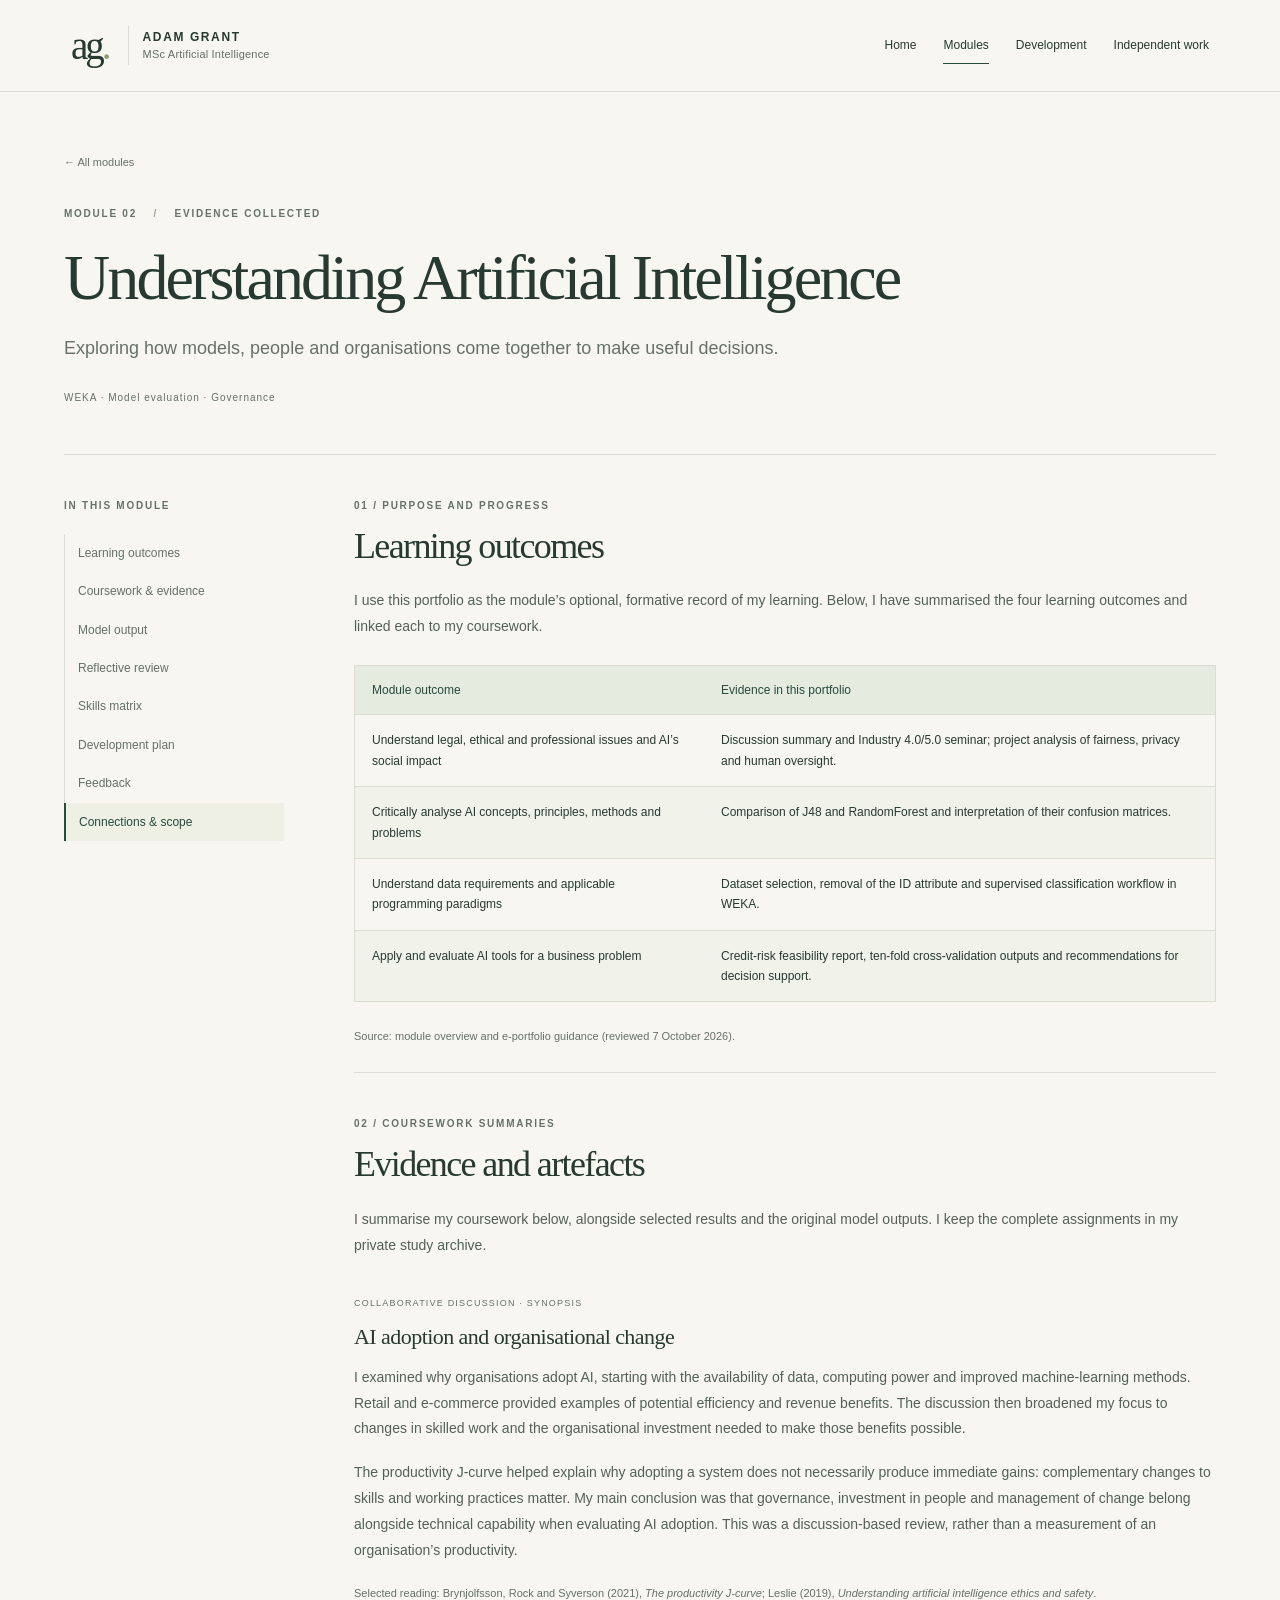
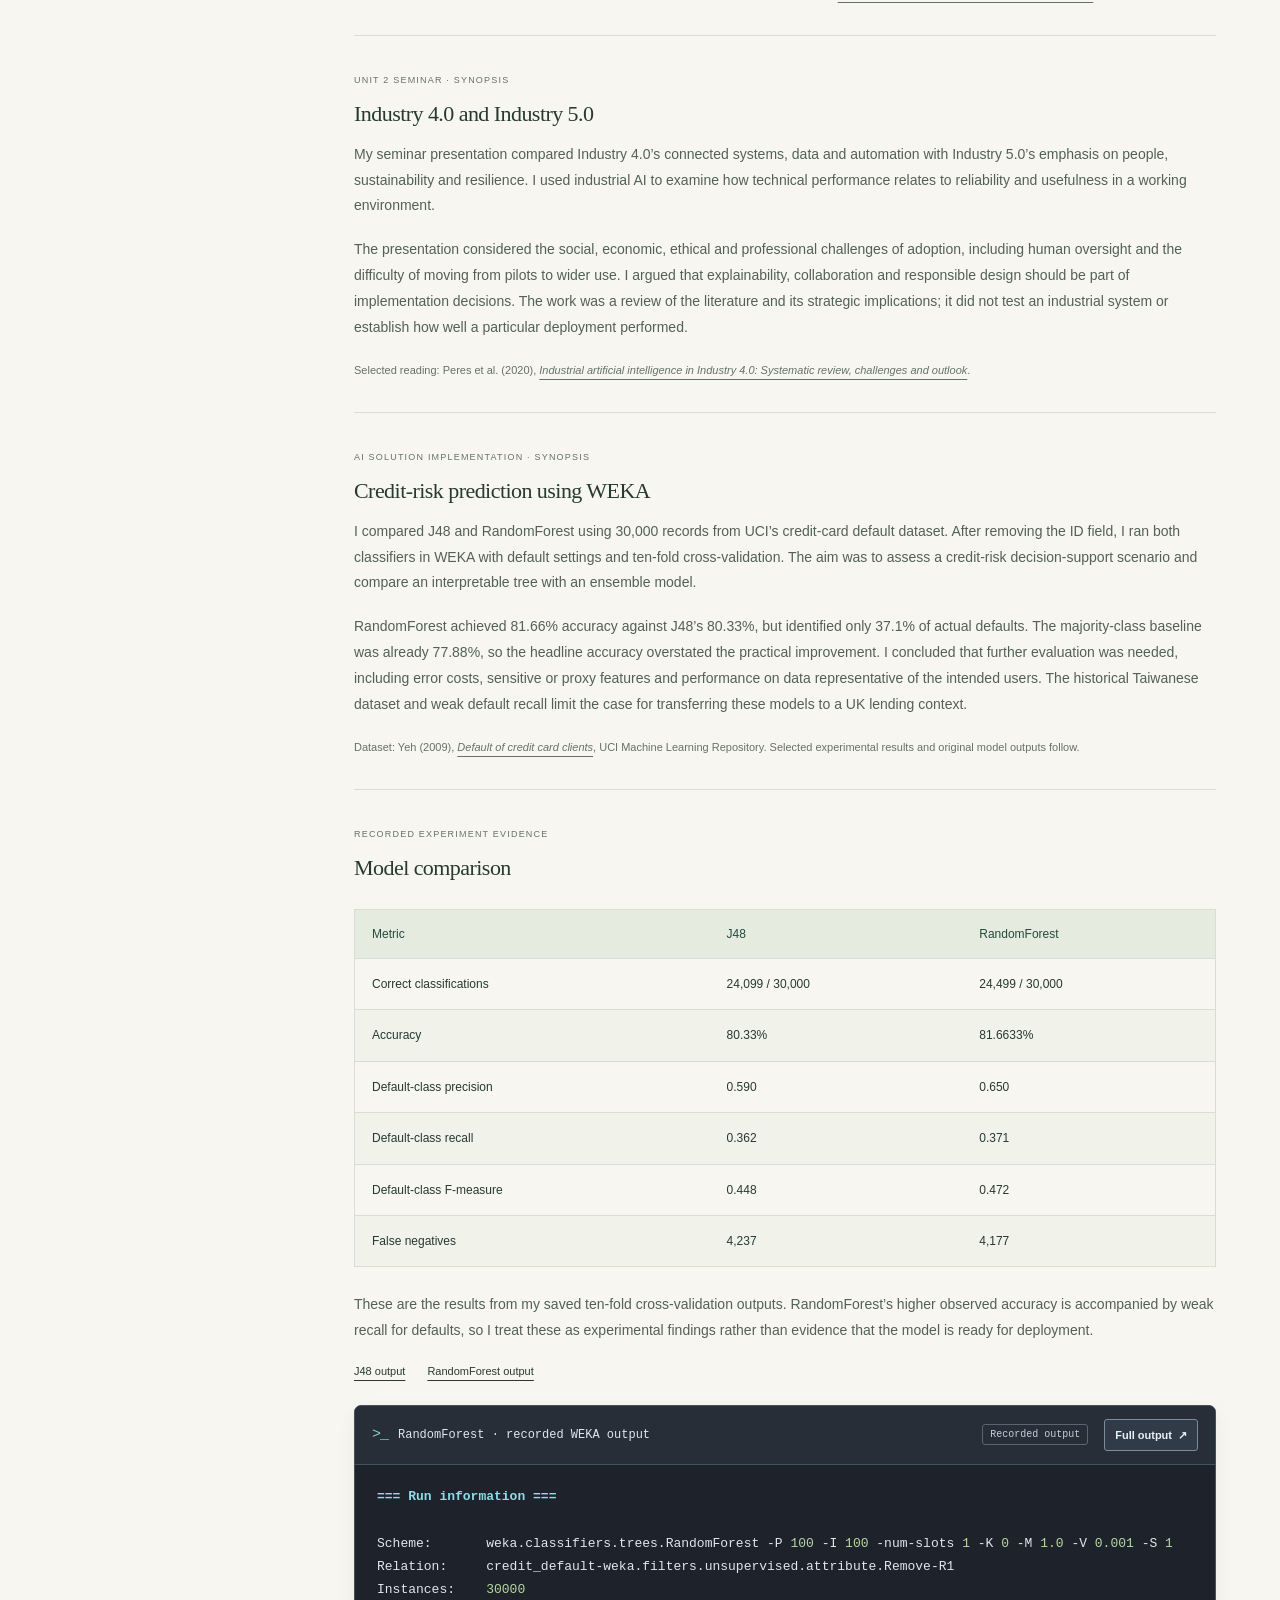
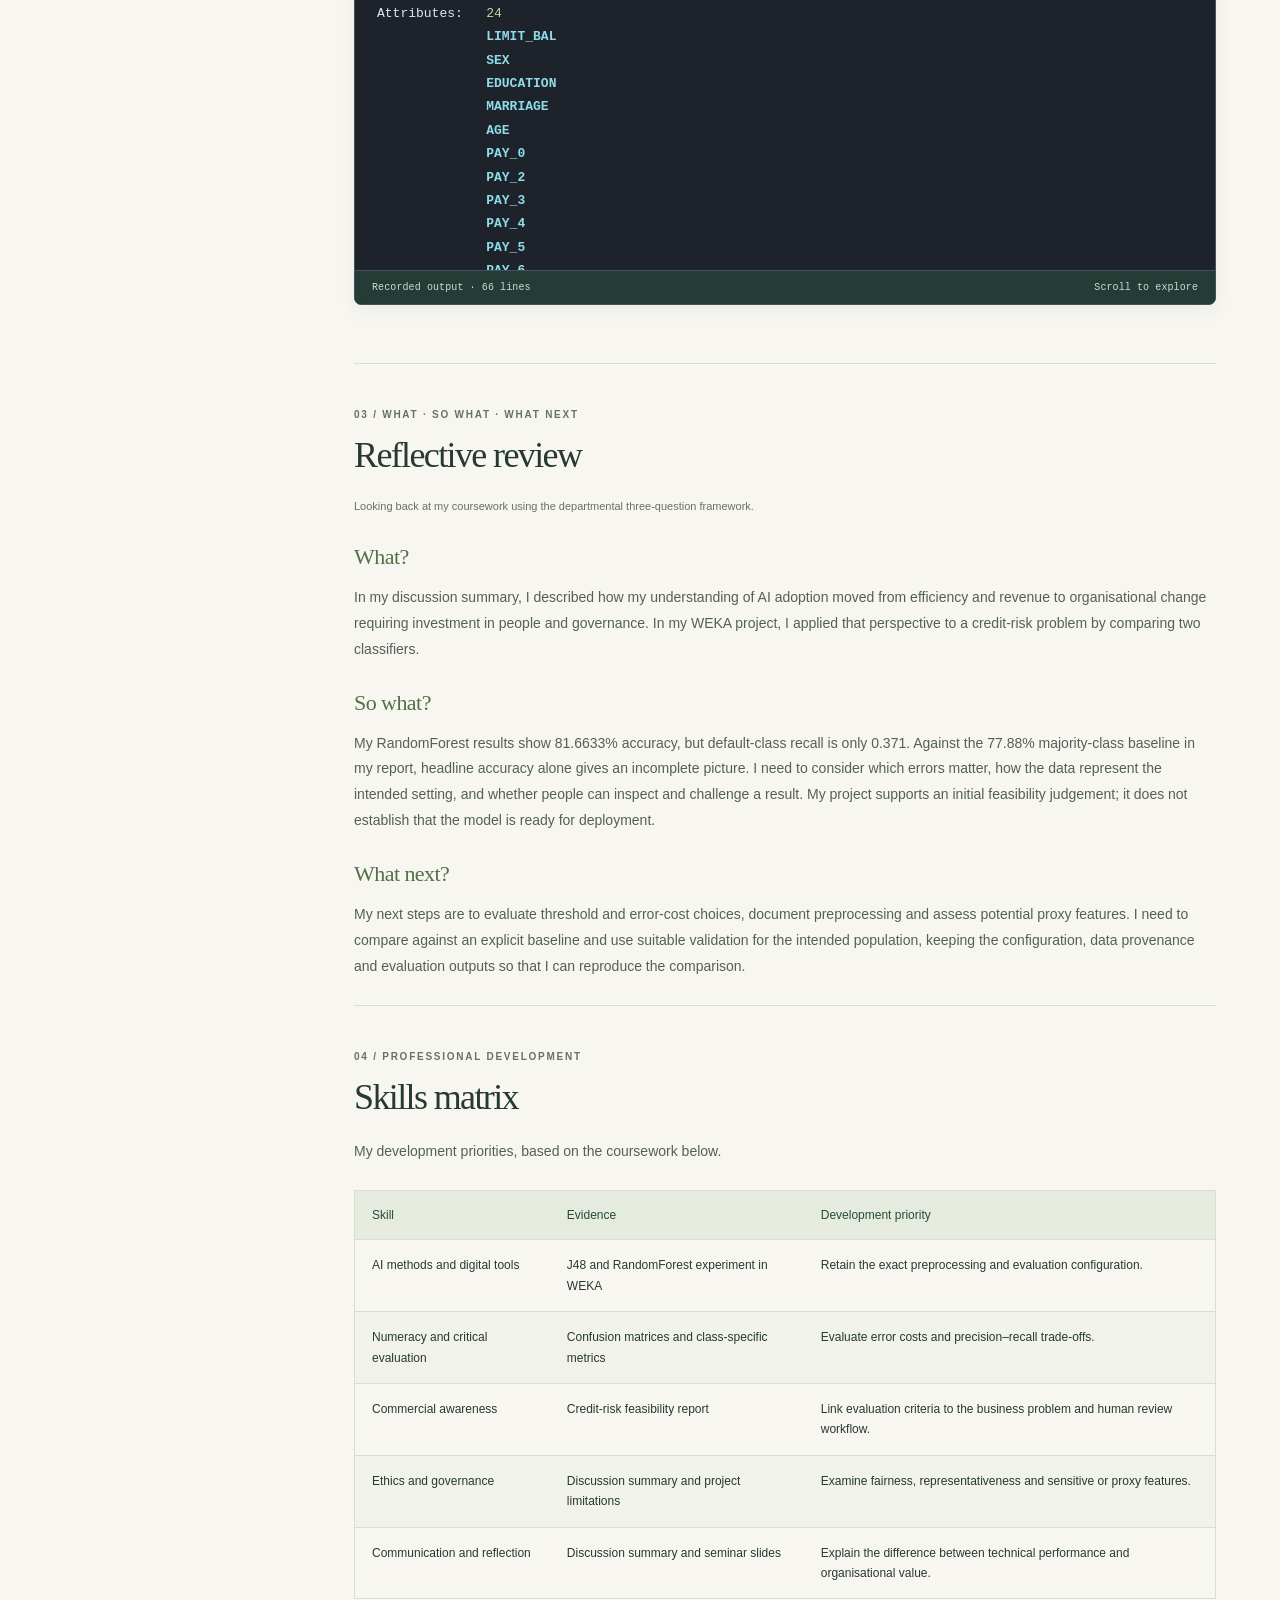
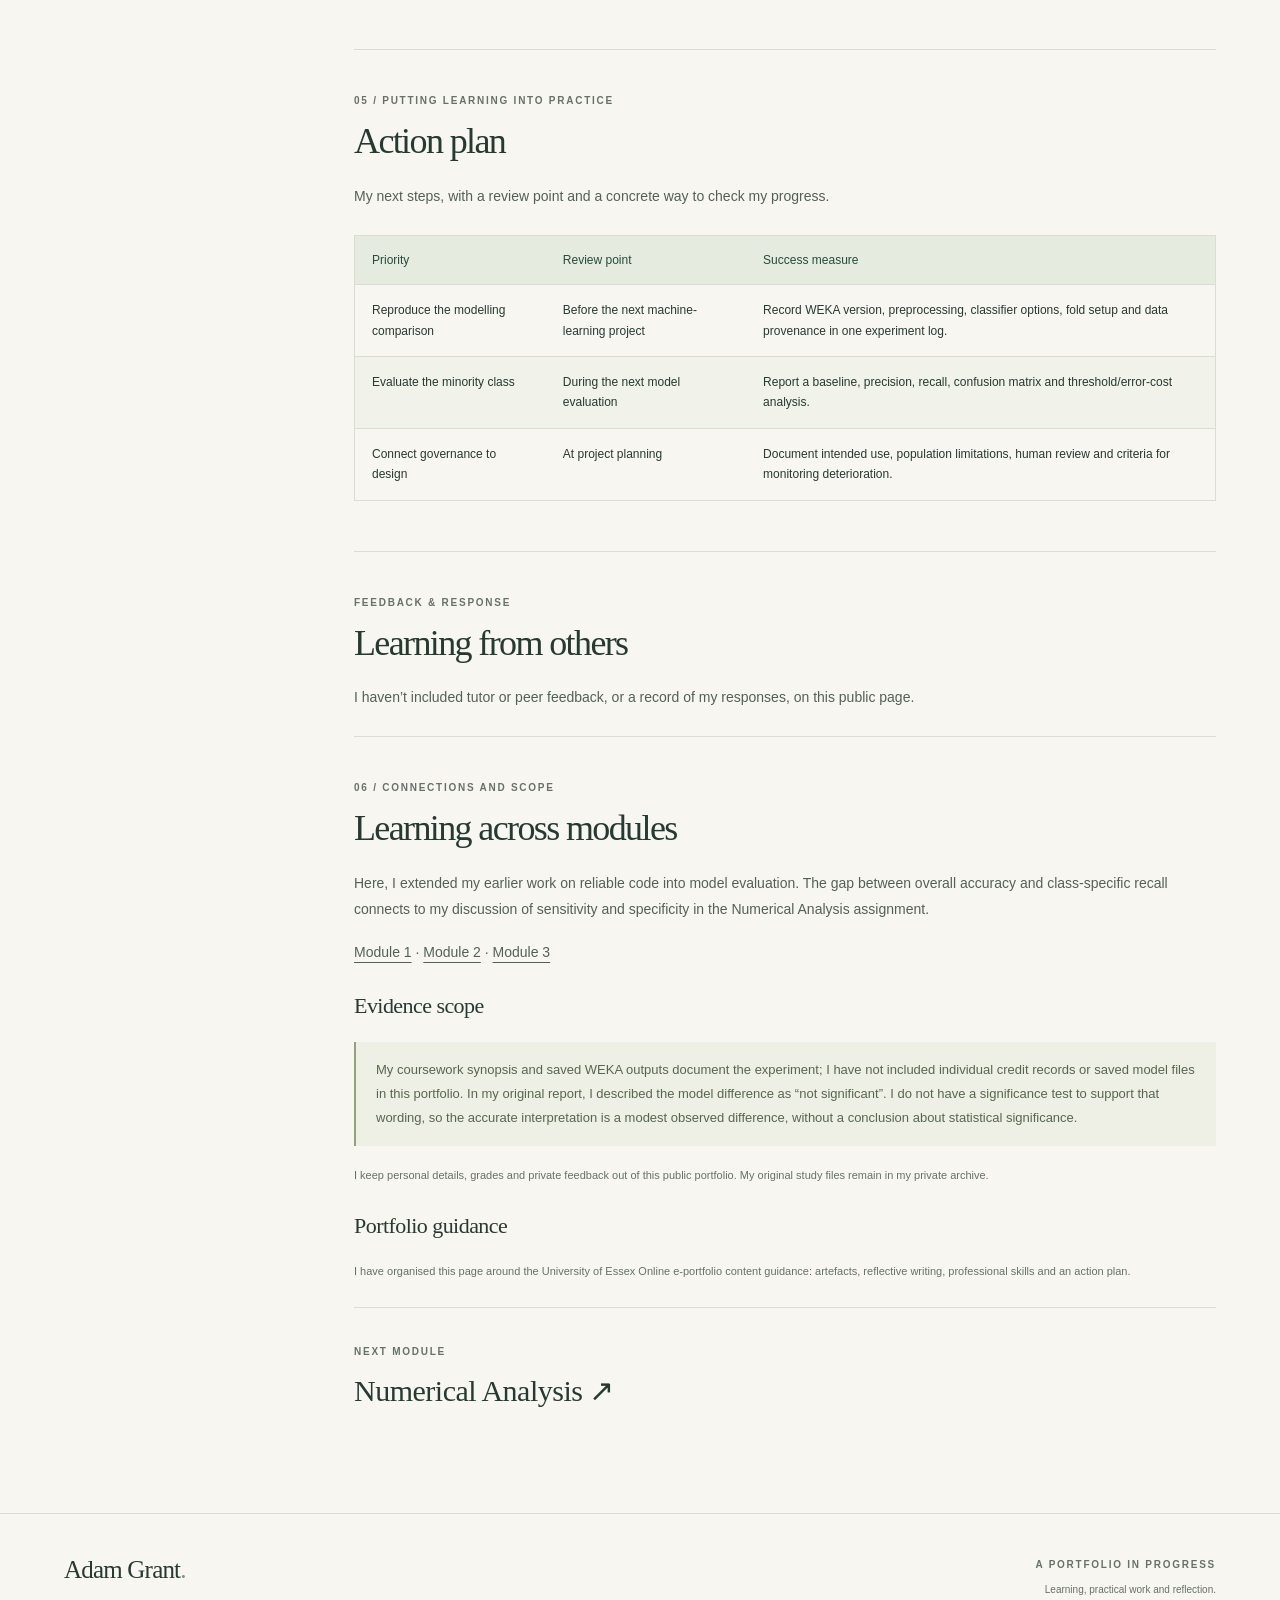
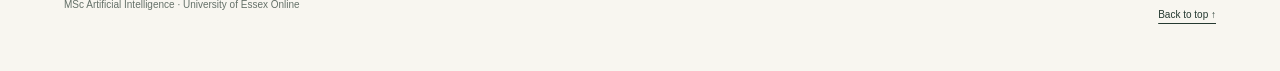
==== commit 882abdb0: "Remove inaccessible portfolio links" ====
--- a/module-ai.html
+++ b/module-ai.html
@@ -1,4 +1,4 @@
-<!doctype html><html lang="en-GB"><head><meta charset="utf-8"><meta name="viewport" content="width=device-width, initial-scale=1"><meta name="description" content="My MSc Artificial Intelligence learning portfolio: coursework, reflection and independent exploration."><title>Understanding Artificial Intelligence · Adam Grant</title><link rel="icon" href="favicon.svg" type="image/svg+xml"><link rel="stylesheet" href="style.css"><script defer src="site.js"></script><link rel="stylesheet" href="code-windows.css"></head><body id="top"><a class="skip" href="#main">Skip to content</a><header class="site-header"><a class="brand" href="index.html" aria-label="Adam Grant, home"><span class="monogram">ag<span>.</span></span><span>ADAM GRANT<small>MSc Artificial Intelligence</small></span></a><nav aria-label="Main navigation"><a  href="index.html">Home</a><a aria-current="page" href="index.html#modules">Modules</a><a  href="development.html">Development</a><a  href="projects.html">Independent work</a></nav></header><main id="main"><div class="module-hero"><a class="back-link" href="index.html#modules">← All modules</a><div class="eyebrow">Module 02 <span class="dot">/</span> Evidence collected</div><h1>Understanding Artificial Intelligence</h1><p class="lead">Exploring how models, people and organisations come together to make useful decisions.</p><div class="module-meta">WEKA · Model evaluation · Governance</div></div><div class="module-layout"><aside class="module-sidebar"><span class="eyebrow">In this module</span><nav aria-label="Module contents"><a href="#outcomes">Learning outcomes</a><a href="#evidence">Coursework & evidence</a><a href="#weka-output">Model output</a><a href="#reflection">Reflective review</a><a href="#skills">Skills matrix</a><a href="#plan">Development plan</a><a href="#feedback">Feedback</a><a href="#review">Connections & scope</a></nav><a class="source-link" href="https://github.com/adamgrant100/Understanding-Artificial-Intelligence---Module-2---MSc-Artificial-Intelligence">Source repository ↗<small>Private · sign-in may be required</small></a></aside><div class="module-content"><section id="outcomes" class="module-section"><div class="eyebrow">01 / Purpose and progress</div><h2>Learning outcomes</h2><p class="intro">I use this portfolio as the module’s optional, formative record of my learning. Below, I have summarised the four learning outcomes and linked each to my coursework.</p><div class="table-wrap"><table><thead><tr><th scope="col">Module outcome</th><th scope="col">Evidence in this portfolio</th></tr></thead><tbody><tr><td>Understand legal, ethical and professional issues and AI’s social impact</td><td>Discussion summary and Industry 4.0/5.0 seminar; project analysis of fairness, privacy and human oversight.</td></tr><tr><td>Critically analyse AI concepts, principles, methods and problems</td><td>Comparison of J48 and RandomForest and interpretation of their confusion matrices.</td></tr><tr><td>Understand data requirements and applicable programming paradigms</td><td>Dataset selection, removal of the ID attribute and supervised classification workflow in WEKA.</td></tr><tr><td>Apply and evaluate AI tools for a business problem</td><td>Credit-risk feasibility report, ten-fold cross-validation outputs and recommendations for decision support.</td></tr></tbody></table></div><p class="small">Source: <a href="https://www.my-course.co.uk/course/view.php?id=14552&section=0">module overview</a> and <a href="https://www.my-course.co.uk/course/view.php?id=14552&section=5">e-portfolio guidance</a> (university sign-in required; reviewed 7 October 2026).</p></section><section id="evidence" class="module-section"><div class="eyebrow">02 / Coursework summaries</div><h2>Evidence and artefacts</h2><p class="intro">I summarise my coursework below, alongside selected results and the original model outputs. I keep the complete assignments in my private study archive.</p><article class="artifact"><span class="tag">Collaborative discussion · Synopsis</span><h3>AI adoption and organisational change</h3><p>I examined why organisations adopt AI, starting with the availability of data, computing power and improved machine-learning methods. Retail and e-commerce provided examples of potential efficiency and revenue benefits. The discussion then broadened my focus to changes in skilled work and the organisational investment needed to make those benefits possible.</p><p>The productivity J-curve helped explain why adopting a system does not necessarily produce immediate gains: complementary changes to skills and working practices matter. My main conclusion was that governance, investment in people and management of change belong alongside technical capability when evaluating AI adoption. This was a discussion-based review, rather than a measurement of an organisation’s productivity.</p><p class="small">Selected reading: Brynjolfsson, Rock and Syverson (2021), <cite>The productivity J-curve</cite>; Leslie (2019), <a href="https://www.turing.ac.uk/research/publications/understanding-artificial-intelligence-ethics-and-safety"><cite>Understanding artificial intelligence ethics and safety</cite></a>.</p></article><article class="artifact"><span class="tag">Unit 2 seminar · Synopsis</span><h3>Industry 4.0 and Industry 5.0</h3><p>My seminar presentation compared Industry 4.0’s connected systems, data and automation with Industry 5.0’s emphasis on people, sustainability and resilience. I used industrial AI to examine how technical performance relates to reliability and usefulness in a working environment.</p><p>The presentation considered the social, economic, ethical and professional challenges of adoption, including human oversight and the difficulty of moving from pilots to wider use. I argued that explainability, collaboration and responsible design should be part of implementation decisions. The work was a review of the literature and its strategic implications; it did not test an industrial system or establish how well a particular deployment performed.</p><p class="small">Selected reading: Peres et al. (2020), <a href="https://doi.org/10.1109/ACCESS.2020.3042874"><cite>Industrial artificial intelligence in Industry 4.0: Systematic review, challenges and outlook</cite></a>.</p></article><article class="artifact"><span class="tag">AI solution implementation · Synopsis</span><h3>Credit-risk prediction using WEKA</h3><p>I compared J48 and RandomForest using 30,000 records from UCI’s credit-card default dataset. After removing the ID field, I ran both classifiers in WEKA with default settings and ten-fold cross-validation. The aim was to assess a credit-risk decision-support scenario and compare an interpretable tree with an ensemble model.</p><p>RandomForest achieved 81.66% accuracy against J48’s 80.33%, but identified only 37.1% of actual defaults. The majority-class baseline was already 77.88%, so the headline accuracy overstated the practical improvement. I concluded that further evaluation was needed, including error costs, sensitive or proxy features and performance on data representative of the intended users. The historical Taiwanese dataset and weak default recall limit the case for transferring these models to a UK lending context.</p><p class="small">Dataset: Yeh (2009), <a href="https://doi.org/10.24432/C55S3H"><cite>Default of credit card clients</cite></a>, UCI Machine Learning Repository. Selected experimental results and original model outputs follow.</p></article><article class="artifact"><span class="tag">Recorded experiment evidence</span><h3>Model comparison</h3><div class="table-wrap"><table><thead><tr><th scope="col">Metric</th><th scope="col">J48</th><th scope="col">RandomForest</th></tr></thead><tbody><tr><td>Correct classifications</td><td>24,099 / 30,000</td><td>24,499 / 30,000</td></tr><tr><td>Accuracy</td><td>80.33%</td><td>81.6633%</td></tr><tr><td>Default-class precision</td><td>0.590</td><td>0.650</td></tr><tr><td>Default-class recall</td><td>0.362</td><td>0.371</td></tr><tr><td>Default-class F-measure</td><td>0.448</td><td>0.472</td></tr><tr><td>False negatives</td><td>4,237</td><td>4,177</td></tr></tbody></table></div><p>These are the results from my saved ten-fold cross-validation outputs. RandomForest’s higher observed accuracy is accompanied by weak recall for defaults, so I treat these as experimental findings rather than evidence that the model is ready for deployment.</p><div class="links"><a href="evidence-ai-j48-results.txt">J48 output</a><a href="evidence-ai-randomforest-results.txt">RandomForest output</a></div><figure class="code-window" id="weka-output" data-code-file="evidence-ai-randomforest-results.txt"><figcaption class="code-toolbar"><span class="code-file"><span class="code-file-icon" aria-hidden="true">>_</span>RandomForest · recorded WEKA output</span><span class="code-language">Recorded output</span><a class="code-full-source" href="https://github.com/adamgrant100/ai-portfolio/blob/main/evidence-ai-randomforest-results.txt">Full output <span aria-hidden="true">↗</span></a></figcaption><pre class="code-viewport" tabindex="0" role="region" aria-label="Scrollable Recorded output: RandomForest · recorded WEKA output"><code class="language-text"><span class="gh">=== Run information ===
+<!doctype html><html lang="en-GB"><head><meta charset="utf-8"><meta name="viewport" content="width=device-width, initial-scale=1"><meta name="description" content="My MSc Artificial Intelligence learning portfolio: coursework, reflection and independent exploration."><title>Understanding Artificial Intelligence · Adam Grant</title><link rel="icon" href="favicon.svg" type="image/svg+xml"><link rel="stylesheet" href="style.css"><script defer src="site.js"></script><link rel="stylesheet" href="code-windows.css"></head><body id="top"><a class="skip" href="#main">Skip to content</a><header class="site-header"><a class="brand" href="index.html" aria-label="Adam Grant, home"><span class="monogram">ag<span>.</span></span><span>ADAM GRANT<small>MSc Artificial Intelligence</small></span></a><nav aria-label="Main navigation"><a  href="index.html">Home</a><a aria-current="page" href="index.html#modules">Modules</a><a  href="development.html">Development</a><a  href="projects.html">Independent work</a></nav></header><main id="main"><div class="module-hero"><a class="back-link" href="index.html#modules">← All modules</a><div class="eyebrow">Module 02 <span class="dot">/</span> Evidence collected</div><h1>Understanding Artificial Intelligence</h1><p class="lead">Exploring how models, people and organisations come together to make useful decisions.</p><div class="module-meta">WEKA · Model evaluation · Governance</div></div><div class="module-layout"><aside class="module-sidebar"><span class="eyebrow">In this module</span><nav aria-label="Module contents"><a href="#outcomes">Learning outcomes</a><a href="#evidence">Coursework & evidence</a><a href="#weka-output">Model output</a><a href="#reflection">Reflective review</a><a href="#skills">Skills matrix</a><a href="#plan">Development plan</a><a href="#feedback">Feedback</a><a href="#review">Connections & scope</a></nav></aside><div class="module-content"><section id="outcomes" class="module-section"><div class="eyebrow">01 / Purpose and progress</div><h2>Learning outcomes</h2><p class="intro">I use this portfolio as the module’s optional, formative record of my learning. Below, I have summarised the four learning outcomes and linked each to my coursework.</p><div class="table-wrap"><table><thead><tr><th scope="col">Module outcome</th><th scope="col">Evidence in this portfolio</th></tr></thead><tbody><tr><td>Understand legal, ethical and professional issues and AI’s social impact</td><td>Discussion summary and Industry 4.0/5.0 seminar; project analysis of fairness, privacy and human oversight.</td></tr><tr><td>Critically analyse AI concepts, principles, methods and problems</td><td>Comparison of J48 and RandomForest and interpretation of their confusion matrices.</td></tr><tr><td>Understand data requirements and applicable programming paradigms</td><td>Dataset selection, removal of the ID attribute and supervised classification workflow in WEKA.</td></tr><tr><td>Apply and evaluate AI tools for a business problem</td><td>Credit-risk feasibility report, ten-fold cross-validation outputs and recommendations for decision support.</td></tr></tbody></table></div><p class="small">Source: module overview and e-portfolio guidance (reviewed 7 October 2026).</p></section><section id="evidence" class="module-section"><div class="eyebrow">02 / Coursework summaries</div><h2>Evidence and artefacts</h2><p class="intro">I summarise my coursework below, alongside selected results and the original model outputs. I keep the complete assignments in my private study archive.</p><article class="artifact"><span class="tag">Collaborative discussion · Synopsis</span><h3>AI adoption and organisational change</h3><p>I examined why organisations adopt AI, starting with the availability of data, computing power and improved machine-learning methods. Retail and e-commerce provided examples of potential efficiency and revenue benefits. The discussion then broadened my focus to changes in skilled work and the organisational investment needed to make those benefits possible.</p><p>The productivity J-curve helped explain why adopting a system does not necessarily produce immediate gains: complementary changes to skills and working practices matter. My main conclusion was that governance, investment in people and management of change belong alongside technical capability when evaluating AI adoption. This was a discussion-based review, rather than a measurement of an organisation’s productivity.</p><p class="small">Selected reading: Brynjolfsson, Rock and Syverson (2021), <cite>The productivity J-curve</cite>; Leslie (2019), <a href="https://www.turing.ac.uk/research/publications/understanding-artificial-intelligence-ethics-and-safety"><cite>Understanding artificial intelligence ethics and safety</cite></a>.</p></article><article class="artifact"><span class="tag">Unit 2 seminar · Synopsis</span><h3>Industry 4.0 and Industry 5.0</h3><p>My seminar presentation compared Industry 4.0’s connected systems, data and automation with Industry 5.0’s emphasis on people, sustainability and resilience. I used industrial AI to examine how technical performance relates to reliability and usefulness in a working environment.</p><p>The presentation considered the social, economic, ethical and professional challenges of adoption, including human oversight and the difficulty of moving from pilots to wider use. I argued that explainability, collaboration and responsible design should be part of implementation decisions. The work was a review of the literature and its strategic implications; it did not test an industrial system or establish how well a particular deployment performed.</p><p class="small">Selected reading: Peres et al. (2020), <a href="https://doi.org/10.1109/ACCESS.2020.3042874"><cite>Industrial artificial intelligence in Industry 4.0: Systematic review, challenges and outlook</cite></a>.</p></article><article class="artifact"><span class="tag">AI solution implementation · Synopsis</span><h3>Credit-risk prediction using WEKA</h3><p>I compared J48 and RandomForest using 30,000 records from UCI’s credit-card default dataset. After removing the ID field, I ran both classifiers in WEKA with default settings and ten-fold cross-validation. The aim was to assess a credit-risk decision-support scenario and compare an interpretable tree with an ensemble model.</p><p>RandomForest achieved 81.66% accuracy against J48’s 80.33%, but identified only 37.1% of actual defaults. The majority-class baseline was already 77.88%, so the headline accuracy overstated the practical improvement. I concluded that further evaluation was needed, including error costs, sensitive or proxy features and performance on data representative of the intended users. The historical Taiwanese dataset and weak default recall limit the case for transferring these models to a UK lending context.</p><p class="small">Dataset: Yeh (2009), <a href="https://doi.org/10.24432/C55S3H"><cite>Default of credit card clients</cite></a>, UCI Machine Learning Repository. Selected experimental results and original model outputs follow.</p></article><article class="artifact"><span class="tag">Recorded experiment evidence</span><h3>Model comparison</h3><div class="table-wrap"><table><thead><tr><th scope="col">Metric</th><th scope="col">J48</th><th scope="col">RandomForest</th></tr></thead><tbody><tr><td>Correct classifications</td><td>24,099 / 30,000</td><td>24,499 / 30,000</td></tr><tr><td>Accuracy</td><td>80.33%</td><td>81.6633%</td></tr><tr><td>Default-class precision</td><td>0.590</td><td>0.650</td></tr><tr><td>Default-class recall</td><td>0.362</td><td>0.371</td></tr><tr><td>Default-class F-measure</td><td>0.448</td><td>0.472</td></tr><tr><td>False negatives</td><td>4,237</td><td>4,177</td></tr></tbody></table></div><p>These are the results from my saved ten-fold cross-validation outputs. RandomForest’s higher observed accuracy is accompanied by weak recall for defaults, so I treat these as experimental findings rather than evidence that the model is ready for deployment.</p><div class="links"><a href="evidence-ai-j48-results.txt">J48 output</a><a href="evidence-ai-randomforest-results.txt">RandomForest output</a></div><figure class="code-window" id="weka-output" data-code-file="evidence-ai-randomforest-results.txt"><figcaption class="code-toolbar"><span class="code-file"><span class="code-file-icon" aria-hidden="true">>_</span>RandomForest · recorded WEKA output</span><span class="code-language">Recorded output</span><a class="code-full-source" href="https://github.com/adamgrant100/ai-portfolio/blob/main/evidence-ai-randomforest-results.txt">Full output <span aria-hidden="true">↗</span></a></figcaption><pre class="code-viewport" tabindex="0" role="region" aria-label="Scrollable Recorded output: RandomForest · recorded WEKA output"><code class="language-text"><span class="gh">=== Run information ===
 </span>
 Scheme:       weka.classifiers.trees.RandomForest -P <span class="m">100</span> -I <span class="m">100</span> -num-slots <span class="m">1</span> -K <span class="m">0</span> -M <span class="m">1.0</span> -V <span class="m">0.001</span> -S <span class="m">1</span>
 Relation:     credit_default-weka.filters.unsupervised.attribute.Remove-R1
@@ -63,4 +63,4 @@
 </span>
      a     b   &lt;-- classified as
  <span class="m">22040</span>  <span class="m">1324</span> |     a = <span class="m">0</span>
-  <span class="m">4177</span>  <span class="m">2459</span> |     b = <span class="m">1</span></code></pre><div class="code-status"><span>Recorded output · 66 lines</span><span>Scroll to explore</span></div></figure><p class="small">Original WEKA screenshots: <a href="https://github.com/adamgrant100/Understanding-Artificial-Intelligence---Module-2---MSc-Artificial-Intelligence/blob/main/j48-results.png">J48 ↗</a> · <a href="https://github.com/adamgrant100/Understanding-Artificial-Intelligence---Module-2---MSc-Artificial-Intelligence/blob/main/randomforest-results.png">RandomForest ↗</a> (repository access required).</p></article></section><section id="reflection" class="module-section"><div class="eyebrow">03 / What · So what · What next</div><h2>Reflective review</h2><div class="reflection"><p class="small">Looking back at my coursework using the departmental three-question framework.</p><h3>What?</h3><p>In my discussion summary, I described how my understanding of AI adoption moved from efficiency and revenue to organisational change requiring investment in people and governance. In my WEKA project, I applied that perspective to a credit-risk problem by comparing two classifiers.</p><h3>So what?</h3><p>My RandomForest results show 81.6633% accuracy, but default-class recall is only 0.371. Against the 77.88% majority-class baseline in my report, headline accuracy alone gives an incomplete picture. I need to consider which errors matter, how the data represent the intended setting, and whether people can inspect and challenge a result. My project supports an initial feasibility judgement; it does not establish that the model is ready for deployment.</p><h3>What next?</h3><p>My next steps are to evaluate threshold and error-cost choices, document preprocessing and assess potential proxy features. I need to compare against an explicit baseline and use suitable validation for the intended population, keeping the configuration, data provenance and evaluation outputs so that I can reproduce the comparison.</p></div></section><section id="skills" class="module-section"><div class="eyebrow">04 / Professional development</div><h2>Skills matrix</h2><p class="intro">My development priorities, based on the coursework below.</p><div class="table-wrap"><table><thead><tr><th scope="col">Skill</th><th scope="col">Evidence</th><th scope="col">Development priority</th></tr></thead><tbody><tr><td>AI methods and digital tools</td><td>J48 and RandomForest experiment in WEKA</td><td>Retain the exact preprocessing and evaluation configuration.</td></tr><tr><td>Numeracy and critical evaluation</td><td>Confusion matrices and class-specific metrics</td><td>Evaluate error costs and precision–recall trade-offs.</td></tr><tr><td>Commercial awareness</td><td>Credit-risk feasibility report</td><td>Link evaluation criteria to the business problem and human review workflow.</td></tr><tr><td>Ethics and governance</td><td>Discussion summary and project limitations</td><td>Examine fairness, representativeness and sensitive or proxy features.</td></tr><tr><td>Communication and reflection</td><td>Discussion summary and seminar slides</td><td>Explain the difference between technical performance and organisational value.</td></tr></tbody></table></div></section><section id="plan" class="module-section"><div class="eyebrow">05 / Putting learning into practice</div><h2>Action plan</h2><p class="intro">My next steps, with a review point and a concrete way to check my progress.</p><div class="table-wrap"><table><thead><tr><th scope="col">Priority</th><th scope="col">Review point</th><th scope="col">Success measure</th></tr></thead><tbody><tr><td>Reproduce the modelling comparison</td><td>Before the next machine-learning project</td><td>Record WEKA version, preprocessing, classifier options, fold setup and data provenance in one experiment log.</td></tr><tr><td>Evaluate the minority class</td><td>During the next model evaluation</td><td>Report a baseline, precision, recall, confusion matrix and threshold/error-cost analysis.</td></tr><tr><td>Connect governance to design</td><td>At project planning</td><td>Document intended use, population limitations, human review and criteria for monitoring deterioration.</td></tr></tbody></table></div></section><section id="feedback" class="module-section"><div class="eyebrow">Feedback & response</div><h2>Learning from others</h2><p>I haven’t included tutor or peer feedback, or a record of my responses, on this public page.</p></section><section id="review" class="module-section"><div class="eyebrow">06 / Connections and scope</div><h2>Learning across modules</h2><p class="learning-loop">Here, I extended my earlier work on reliable code into model evaluation. The gap between overall accuracy and class-specific recall connects to my discussion of sensitivity and specificity in the Numerical Analysis assignment.</p><p><a href="module-computing.html">Module 1</a> · <a href="module-ai.html">Module 2</a> · <a href="module-numerical.html">Module 3</a></p><h3>Evidence scope</h3><p class="note">My coursework synopsis and saved WEKA outputs document the experiment; I have not included individual credit records or saved model files in this portfolio. In my original report, I described the model difference as “not significant”. I do not have a significance test to support that wording, so the accurate interpretation is a modest observed difference, without a conclusion about statistical significance.</p><p class="small">I keep personal details, grades and private feedback out of this public portfolio. My original study files remain in my private archive.</p><h3>Portfolio guidance</h3><p class="small">I have organised this page around the University of Essex Online <a href="https://www.my-course.co.uk/mod/book/view.php?id=397323&chapterid=4270">e-portfolio content guidance</a>: artefacts, reflective writing, professional skills and an action plan. University links require sign-in.</p></section><a class="next-module" href="module-numerical.html"><span class="eyebrow">Next module</span><span>Numerical Analysis ↗</span></a></div></div></main><footer class="site-footer"><div><a class="footer-name" href="index.html">Adam Grant<span>.</span></a><p>MSc Artificial Intelligence · University of Essex Online</p></div><div><span class="eyebrow">A portfolio in progress</span><p>Learning, practical work and reflection.</p><a href="#top">Back to top ↑</a></div></footer></body></html>+  <span class="m">4177</span>  <span class="m">2459</span> |     b = <span class="m">1</span></code></pre><div class="code-status"><span>Recorded output · 66 lines</span><span>Scroll to explore</span></div></figure></article></section><section id="reflection" class="module-section"><div class="eyebrow">03 / What · So what · What next</div><h2>Reflective review</h2><div class="reflection"><p class="small">Looking back at my coursework using the departmental three-question framework.</p><h3>What?</h3><p>In my discussion summary, I described how my understanding of AI adoption moved from efficiency and revenue to organisational change requiring investment in people and governance. In my WEKA project, I applied that perspective to a credit-risk problem by comparing two classifiers.</p><h3>So what?</h3><p>My RandomForest results show 81.6633% accuracy, but default-class recall is only 0.371. Against the 77.88% majority-class baseline in my report, headline accuracy alone gives an incomplete picture. I need to consider which errors matter, how the data represent the intended setting, and whether people can inspect and challenge a result. My project supports an initial feasibility judgement; it does not establish that the model is ready for deployment.</p><h3>What next?</h3><p>My next steps are to evaluate threshold and error-cost choices, document preprocessing and assess potential proxy features. I need to compare against an explicit baseline and use suitable validation for the intended population, keeping the configuration, data provenance and evaluation outputs so that I can reproduce the comparison.</p></div></section><section id="skills" class="module-section"><div class="eyebrow">04 / Professional development</div><h2>Skills matrix</h2><p class="intro">My development priorities, based on the coursework below.</p><div class="table-wrap"><table><thead><tr><th scope="col">Skill</th><th scope="col">Evidence</th><th scope="col">Development priority</th></tr></thead><tbody><tr><td>AI methods and digital tools</td><td>J48 and RandomForest experiment in WEKA</td><td>Retain the exact preprocessing and evaluation configuration.</td></tr><tr><td>Numeracy and critical evaluation</td><td>Confusion matrices and class-specific metrics</td><td>Evaluate error costs and precision–recall trade-offs.</td></tr><tr><td>Commercial awareness</td><td>Credit-risk feasibility report</td><td>Link evaluation criteria to the business problem and human review workflow.</td></tr><tr><td>Ethics and governance</td><td>Discussion summary and project limitations</td><td>Examine fairness, representativeness and sensitive or proxy features.</td></tr><tr><td>Communication and reflection</td><td>Discussion summary and seminar slides</td><td>Explain the difference between technical performance and organisational value.</td></tr></tbody></table></div></section><section id="plan" class="module-section"><div class="eyebrow">05 / Putting learning into practice</div><h2>Action plan</h2><p class="intro">My next steps, with a review point and a concrete way to check my progress.</p><div class="table-wrap"><table><thead><tr><th scope="col">Priority</th><th scope="col">Review point</th><th scope="col">Success measure</th></tr></thead><tbody><tr><td>Reproduce the modelling comparison</td><td>Before the next machine-learning project</td><td>Record WEKA version, preprocessing, classifier options, fold setup and data provenance in one experiment log.</td></tr><tr><td>Evaluate the minority class</td><td>During the next model evaluation</td><td>Report a baseline, precision, recall, confusion matrix and threshold/error-cost analysis.</td></tr><tr><td>Connect governance to design</td><td>At project planning</td><td>Document intended use, population limitations, human review and criteria for monitoring deterioration.</td></tr></tbody></table></div></section><section id="feedback" class="module-section"><div class="eyebrow">Feedback & response</div><h2>Learning from others</h2><p>I haven’t included tutor or peer feedback, or a record of my responses, on this public page.</p></section><section id="review" class="module-section"><div class="eyebrow">06 / Connections and scope</div><h2>Learning across modules</h2><p class="learning-loop">Here, I extended my earlier work on reliable code into model evaluation. The gap between overall accuracy and class-specific recall connects to my discussion of sensitivity and specificity in the Numerical Analysis assignment.</p><p><a href="module-computing.html">Module 1</a> · <a href="module-ai.html">Module 2</a> · <a href="module-numerical.html">Module 3</a></p><h3>Evidence scope</h3><p class="note">My coursework synopsis and saved WEKA outputs document the experiment; I have not included individual credit records or saved model files in this portfolio. In my original report, I described the model difference as “not significant”. I do not have a significance test to support that wording, so the accurate interpretation is a modest observed difference, without a conclusion about statistical significance.</p><p class="small">I keep personal details, grades and private feedback out of this public portfolio. My original study files remain in my private archive.</p><h3>Portfolio guidance</h3><p class="small">I have organised this page around the University of Essex Online e-portfolio content guidance: artefacts, reflective writing, professional skills and an action plan.</p></section><a class="next-module" href="module-numerical.html"><span class="eyebrow">Next module</span><span>Numerical Analysis ↗</span></a></div></div></main><footer class="site-footer"><div><a class="footer-name" href="index.html">Adam Grant<span>.</span></a><p>MSc Artificial Intelligence · University of Essex Online</p></div><div><span class="eyebrow">A portfolio in progress</span><p>Learning, practical work and reflection.</p><a href="#top">Back to top ↑</a></div></footer></body></html>
